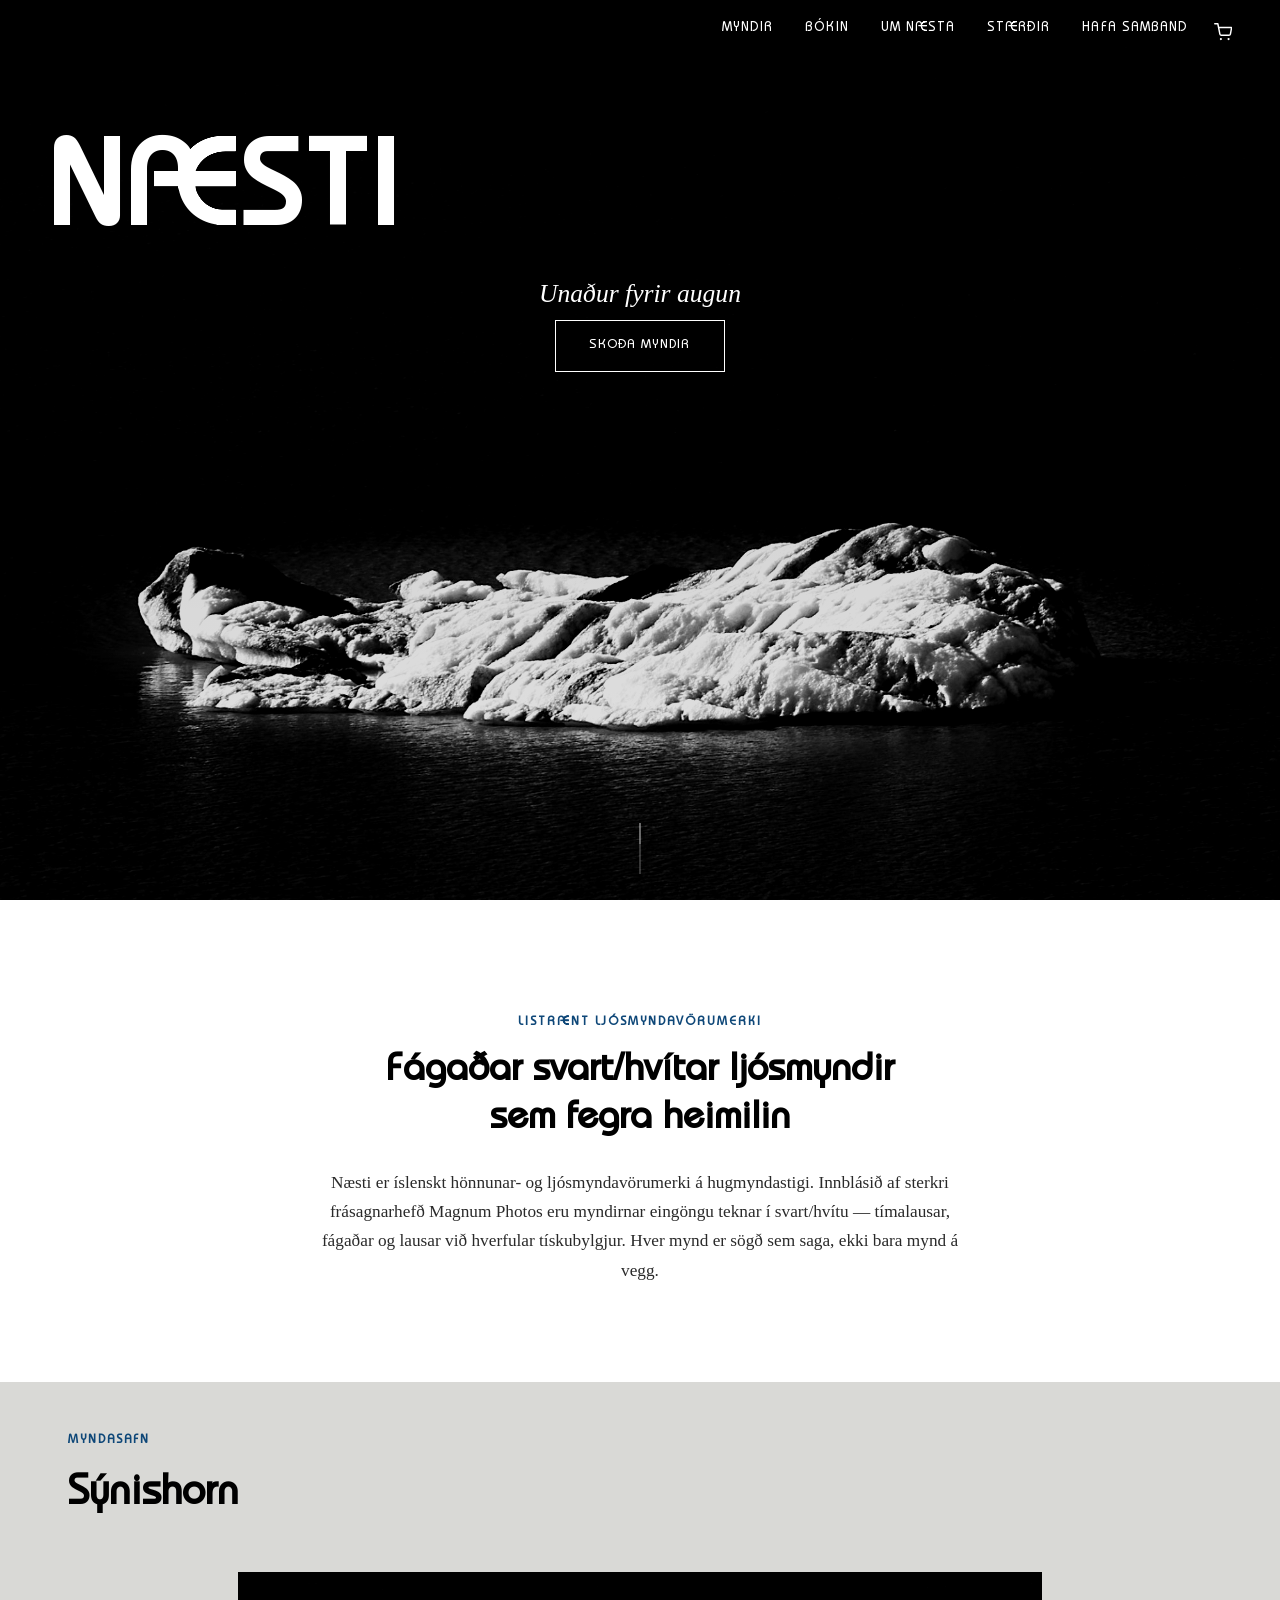
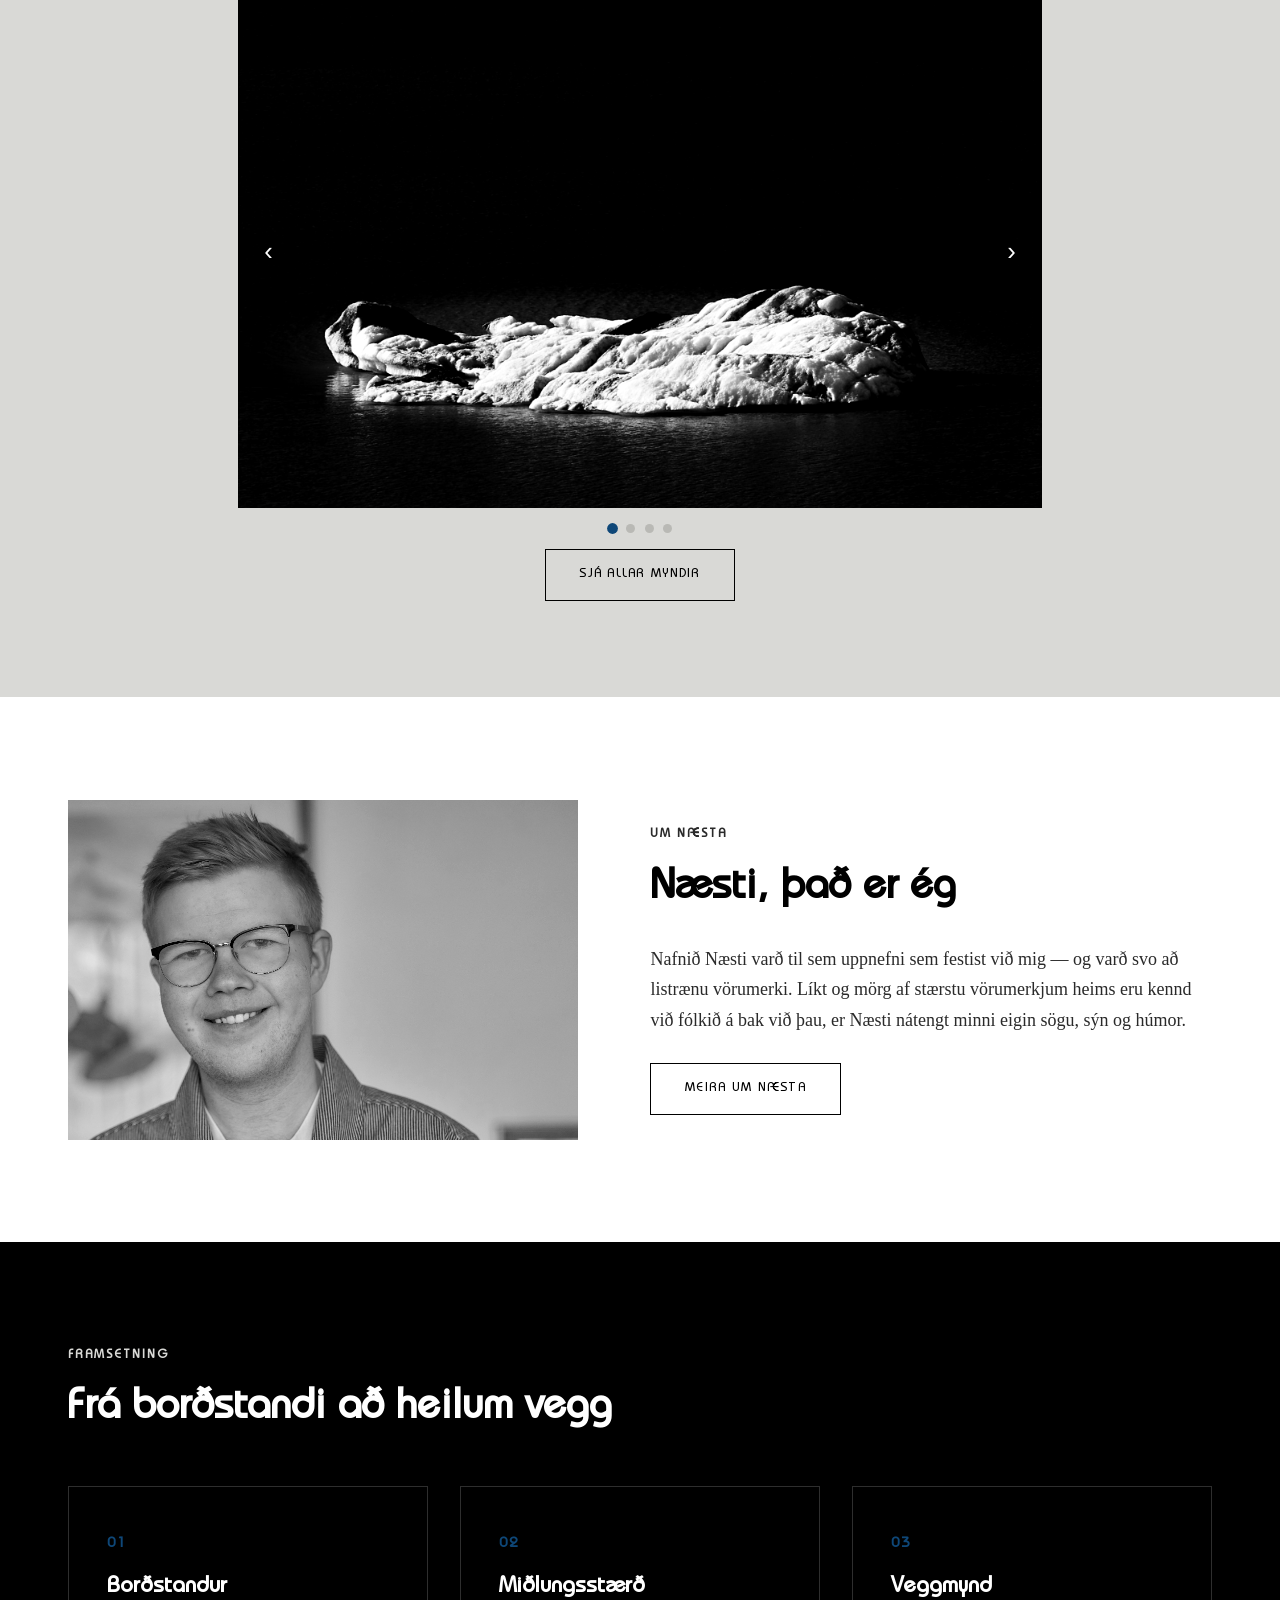
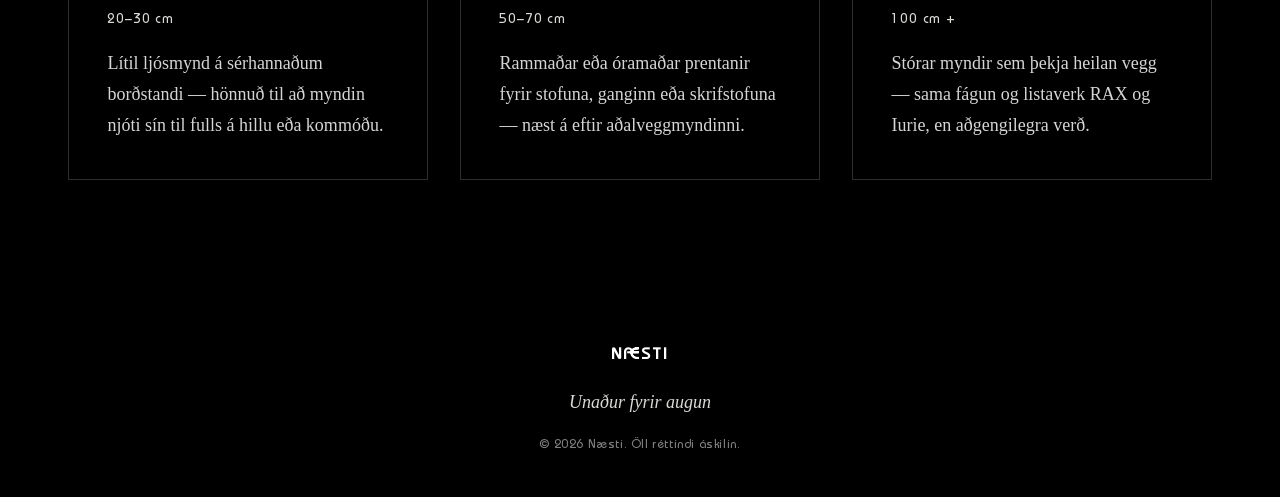
==== index.html @ 6ff8b85a "Turn the homepage teaser gallery into a slideshow The "Sýnishorn" preview on index.html was a static" ====
<!DOCTYPE html>
<html lang="is">
<head>
<meta charset="UTF-8">
<meta name="viewport" content="width=device-width, initial-scale=1.0">
<title>NÆSTI — Unaður fyrir augun</title>
<meta name="description" content="Næsti er listrænt ljósmyndavörumerki. Fágaðar svart/hvítar ljósmyndir sem fegra heimilin — frá borðstandi upp í heilan vegg.">
<link rel="icon" type="image/svg+xml" href="favicon.svg">
<link rel="icon" type="image/png" sizes="512x512" href="favicon.png">
<link rel="apple-touch-icon" href="apple-touch-icon.png">
<link rel="preconnect" href="https://fonts.googleapis.com">
<link rel="preconnect" href="https://fonts.gstatic.com" crossorigin>
<link href="https://fonts.googleapis.com/css2?family=Jost:wght@400;500;600;700;800&display=swap" rel="stylesheet">
<link rel="stylesheet" href="css/style.css">
</head>
<body>

<svg width="0" height="0" style="position:absolute" aria-hidden="true">
  <symbol id="cart-trolley-icon" viewBox="0 0 24 24">
    <path d="M1 1h4l2.68 13.39a2 2 0 0 0 2 1.61h9.72a2 2 0 0 0 2-1.61L23 6H6" fill="none" stroke="currentColor" stroke-width="1.9" stroke-linecap="round" stroke-linejoin="round"/>
    <circle cx="9" cy="21" r="1.4" fill="currentColor"/>
    <circle cx="19" cy="21" r="1.4" fill="currentColor"/>
  </symbol>
</svg>

<a class="skip-link" href="#gallery">Fara í myndasafn</a>

<header class="site-header" id="siteHeader">
  <div class="header-inner">
    <a href="#top" class="brand-mark" aria-label="Næsti - forsíða">
      <span class="brand-word" id="brandWordTarget">Næsti</span>
    </a>
    <div class="nav-cluster">
      <nav class="site-nav" id="siteNav">
        <a href="myndir.html">Myndir</a>
        <a href="bokin.html">Bókin</a>
        <a href="um-naesta.html">Um Næsta</a>
        <a href="#sizes">Stærðir</a>
        <a href="hafa-samband.html">Hafa samband</a>
      </nav>
      <a href="karfa.html" class="cart-link" id="cartLink" aria-label="Karfa">
        <svg class="cart-icon" width="24" height="24" viewBox="0 0 24 24" aria-hidden="true"><use href="#cart-trolley-icon"/></svg>
        <span class="cart-count" id="cartCount" hidden>0</span>
      </a>
      <button class="nav-toggle" id="navToggle" aria-label="Opna valmynd" aria-expanded="false">
        <span></span><span></span><span></span>
      </button>
    </div>
  </div>
</header>

<main id="top">

  <section class="hero">
    <div class="hero-media">
      <img src="images/1.jpg" alt="" class="hero-photo" id="heroPhoto">
    </div>
    <div class="hero-overlay">
      <h1 class="hero-title" id="heroTitle">NÆSTI</h1>
      <p class="hero-tagline">Unaður fyrir augun</p>
      <a href="myndir.html" class="hero-cta">Skoða myndir</a>
    </div>
    <div class="scroll-cue" aria-hidden="true"><span></span></div>
  </section>

  <section class="intro">
    <p class="intro-eyebrow">Listrænt ljósmyndavörumerki</p>
    <h2 class="intro-heading">Fágaðar svart/hvítar ljósmyndir<br>sem fegra heimilin</h2>
    <p class="intro-text">Næsti er íslenskt hönnunar- og ljósmyndavörumerki á hugmyndastigi. Innblásið af sterkri
      frásagnarhefð Magnum Photos eru myndirnar eingöngu teknar í svart/hvítu — tímalausar, fágaðar og lausar við
      hverfular tískubylgjur. Hver mynd er sögð sem saga, ekki bara mynd á vegg.</p>
  </section>

  <section class="gallery" id="gallery">
    <div class="section-head">
      <p class="section-eyebrow">Myndasafn</p>
      <h2 class="section-title">Sýnishorn</h2>
    </div>
    <div class="gallery-slideshow-wrap">
      <div class="gallery-grid is-slideshow" id="galleryGrid" data-preview="4"></div>
      <button type="button" class="slideshow-arrow slideshow-prev" id="slidePrev" aria-label="Fyrri mynd">&#8249;</button>
      <button type="button" class="slideshow-arrow slideshow-next" id="slideNext" aria-label="Næsta mynd">&#8250;</button>
      <div class="slideshow-dots" id="slideDots"></div>
    </div>
    <a href="myndir.html" class="gallery-more-link">Sjá allar myndir</a>
  </section>

  <section class="about" id="about">
    <div class="about-media">
      <img src="images/founder.jpg" alt="Þorsteinn Magnússon, stofnandi Næsta" loading="lazy">
    </div>
    <div class="about-content">
      <p class="section-eyebrow">Um Næsta</p>
      <h2 class="section-title">Næsti, það er ég</h2>
      <p>Nafnið Næsti varð til sem uppnefni sem festist við mig — og varð svo að listrænu vörumerki. Líkt og mörg af
        stærstu vörumerkjum heims eru kennd við fólkið á bak við þau, er Næsti nátengt minni eigin sögu, sýn og
        húmor.</p>
      <a href="um-naesta.html" class="about-more-link">Meira um Næsta</a>
    </div>
  </section>

  <section class="sizes" id="sizes">
    <div class="section-head">
      <p class="section-eyebrow">Framsetning</p>
      <h2 class="section-title">Frá borðstandi að heilum vegg</h2>
    </div>
    <div class="sizes-grid">
      <article class="size-card">
        <span class="size-num">01</span>
        <h3>Borðstandur</h3>
        <p class="size-dim">20–30 cm</p>
        <p>Lítil ljósmynd á sérhannaðum borðstandi — hönnuð til að myndin njóti sín til fulls á hillu eða kommóðu.</p>
      </article>
      <article class="size-card">
        <span class="size-num">02</span>
        <h3>Miðlungsstærð</h3>
        <p class="size-dim">50–70 cm</p>
        <p>Rammaðar eða óramaðar prentanir fyrir stofuna, ganginn eða skrifstofuna — næst á eftir aðalveggmyndinni.</p>
      </article>
      <article class="size-card">
        <span class="size-num">03</span>
        <h3>Veggmynd</h3>
        <p class="size-dim">100 cm +</p>
        <p>Stórar myndir sem þekja heilan vegg — sama fágun og listaverk RAX og Iurie, en aðgengilegra verð.</p>
      </article>
    </div>
  </section>


</main>

<footer class="site-footer">
  <div class="footer-inner">
    <a href="#top" class="brand-mark brand-mark--footer" aria-label="Næsti - forsíða">
      <span class="brand-word">Næsti</span>
    </a>
    <p class="footer-tagline">Unaður fyrir augun</p>
    <p class="footer-copy">&copy; <span id="year"></span> Næsti. Öll réttindi áskilin.</p>
  </div>
</footer>

<div class="lightbox" id="lightbox" role="dialog" aria-modal="true" aria-label="Myndaskoðari" hidden>
  <button class="lightbox-close" id="lightboxClose" aria-label="Loka">&times;</button>
  <button class="lightbox-nav lightbox-prev" id="lightboxPrev" aria-label="Fyrri mynd">&#8249;</button>
  <figure class="lightbox-figure">
    <img src="" alt="" id="lightboxImage">
    <figcaption id="lightboxCaption"></figcaption>
  </figure>
  <button class="lightbox-nav lightbox-next" id="lightboxNext" aria-label="Næsta mynd">&#8250;</button>
</div>

<script src="js/script.js"></script>
</body>
</html>
---- css/style.css ----
/* ============================================================
   NÆSTI — brand tokens
   svartur / hvítur / Næstagrár (Pantone Cool Gray 1C) / Næstablár
   ============================================================ */
:root {
  --black: #000000;
  --white: #ffffff;
  --naestagray: #d9d9d6;
  --naestagray-deep: #b9b9b5;
  --naestablue: #0e4778;
  --naestablue-deep: #0a3459;
}

@font-face {
  font-family: "Naesti";
  src: url("../Naestafont.woff2") format("woff2");
  font-weight: 400;
  font-style: normal;
  font-display: swap;
}

:root {
  --font-display: "Naesti", sans-serif;
  --font-body: 'Times New Roman', Times, Georgia, serif;

  --container: 1240px;
  --gutter: clamp(1.25rem, 4vw, 3rem);
}

* { box-sizing: border-box; }

::selection {
  background: var(--naestablue);
  color: var(--white);
}
::-moz-selection {
  background: var(--naestablue);
  color: var(--white);
}

/* ---------------- Image skeleton loading ---------------- */
@keyframes skeleton-shimmer {
  0% { background-position: 200% 0; }
  100% { background-position: -200% 0; }
}

html {
  scroll-behavior: smooth;
}

body {
  margin: 0;
  background: var(--white);
  color: var(--black);
  font-family: var(--font-body);
  font-size: 18px;
  line-height: 1.7;
  -webkit-font-smoothing: antialiased;
}

img { max-width: 100%; display: block; }

a { color: inherit; }

.skip-link {
  position: absolute;
  left: -999px;
  top: 0;
  background: var(--naestablue);
  color: var(--white);
  padding: 0.75rem 1.25rem;
  z-index: 999;
}
.skip-link:focus { left: 0; }

/* Headline font styles */
h1, h2, h3, h4, h5, h6 {
  font-family: var(--font-display);
}

/* ---------------- Header ---------------- */
.site-header {
  position: fixed;
  top: 0; left: 0; right: 0;
  z-index: 100;
  padding: 1.1rem var(--gutter);
  transition: background 0.35s ease, box-shadow 0.35s ease, padding 0.35s ease;
}
.site-header.scrolled {
  background: rgba(255, 255, 255, 0.94);
  box-shadow: 0 1px 0 rgba(0,0,0,0.08);
  padding-top: 0.7rem;
  padding-bottom: 0.7rem;
  backdrop-filter: saturate(180%) blur(8px);
}

.header-inner {
  max-width: var(--container);
  margin: 0 auto;
  display: flex;
  align-items: center;
  justify-content: space-between;
  gap: 1.5rem;
}

.brand-mark {
  display: inline-flex;
  align-items: center;
  gap: 0.6rem;
  text-decoration: none;
  color: var(--white);
  transition: color 0.35s ease;
}
.site-header.scrolled .brand-mark { color: var(--black); }

/* On the transparent hero header, the header's own word stays invisible
   (but keeps its layout slot and click target) — the actual hero <h1>NÆSTI</h1>
   is the thing the visitor sees fly from the hero down into that slot as
   they scroll. See #heroTitle handling in script.js. */
.site-header:not(.site-header--solid) .brand-word {
  visibility: hidden;
}

.brand-word {
  font-family: "Naesti", sans-serif;
  font-weight: 700;
  letter-spacing: 0.12em;
  text-transform: uppercase;
  font-size: 1.05rem;
}

.nav-cluster {
  display: flex;
  align-items: center;
  gap: 1.6rem;
}

.site-nav {
  display: flex;
  gap: 2rem;
}
.site-nav a {
  color: var(--white);
  text-decoration: none;
  font-family: var(--font-display);
  font-size: 0.82rem;
  letter-spacing: 0.08em;
  text-transform: uppercase;
  font-weight: 500;
  padding-bottom: 0.25rem;
  border-bottom: 1px solid transparent;
  transition: color 0.35s ease, border-color 0.2s ease;
}
.site-header.scrolled .site-nav a { color: var(--black); }
.site-nav a:hover { border-color: currentColor; }
.site-nav a[aria-current="page"] { border-color: currentColor; }

.cart-link {
  position: relative;
  display: inline-flex;
  align-items: center;
  justify-content: center;
  color: var(--white);
  text-decoration: none;
  transition: color 0.35s ease;
}
.site-header.scrolled .cart-link { color: var(--black); }
.cart-icon {
  width: 1.15rem;
  height: 1.15rem;
  display: block;
}
.cart-count {
  position: absolute;
  top: -0.45rem;
  right: -0.5rem;
  min-width: 0.95rem;
  height: 0.95rem;
  padding: 0 0.2rem;
  border-radius: 999px;
  background: var(--naestablue);
  color: var(--white);
  font-family: var(--font-display);
  font-size: 0.58rem;
  font-weight: 700;
  line-height: 0.95rem;
  text-align: center;
}

.nav-toggle {
  display: none;
  flex-direction: column;
  justify-content: center;
  gap: 5px;
  width: 2.4rem;
  height: 2.4rem;
  background: transparent;
  border: none;
  cursor: pointer;
  z-index: 110;
}
.nav-toggle span {
  display: block;
  height: 2px;
  background: var(--white);
  transition: background 0.3s ease, transform 0.3s ease, opacity 0.3s ease;
}
.site-header.scrolled .nav-toggle span,
.nav-toggle.is-dark span { background: var(--black); }

/* ---------------- Hero ---------------- */
.hero {
  position: relative;
  height: 100svh;
  min-height: 560px;
  overflow: hidden;
  display: flex;
  align-items: flex-start;
  color: var(--white);
}
.hero-media {
  position: absolute;
  inset: 0;
  background: linear-gradient(90deg, var(--naestagray) 25%, var(--naestagray-deep) 50%, var(--naestagray) 75%);
  background-size: 200% 100%;
  animation: skeleton-shimmer 1.6s ease-in-out infinite;
}
.hero-media.is-loaded { animation: none; background: none; }
.hero-photo {
  width: 100%;
  height: 100%;
  object-fit: cover;
  filter: grayscale(1) contrast(1.08);
  opacity: 0;
  transition: opacity 0.5s ease;
}
.hero-media.is-loaded .hero-photo { opacity: 1; }
.hero-media::after {
  content: "";
  position: absolute;
  inset: 0;
  background: linear-gradient(180deg, rgba(0,0,0,0.75) 0%, rgba(0,0,0,0.2) 35%, rgba(0,0,0,0.1) 100%);
}
.hero-overlay {
  position: relative;
  z-index: 2;
  width: 100%;
  padding: clamp(6rem, 16vh, 10rem) var(--gutter) 0;
  text-align: center;
}
.hero-title {
  font-family: var(--font-display);
  font-weight: 800;
  font-size: clamp(3rem, 11vw, 7.5rem);
  letter-spacing: 0.06em;
  margin: 0;
  line-height: 0.95;
  color: var(--white);
  will-change: transform;
  transition: color 0.2s ease;
}
.hero-title.is-docked { color: var(--black); }
.hero-tagline {
  font-family: var(--font-body);
  font-style: italic;
  font-size: clamp(1.1rem, 2.4vw, 1.6rem);
  margin: 0.9rem 0 0.25rem;
}
.hero-subtagline {
  font-family: var(--font-display);
  font-size: 0.8rem;
  letter-spacing: 0.08em;
  text-transform: uppercase;
  opacity: 0.8;
  margin: 0 0 2rem;
}
.hero-cta {
  display: inline-block;
  border: 1px solid var(--white);
  color: var(--white);
  text-decoration: none;
  font-family: var(--font-display);
  font-size: 0.8rem;
  letter-spacing: 0.1em;
  text-transform: uppercase;
  padding: 0.9rem 2.1rem;
  transition: background 0.3s ease, color 0.3s ease;
}
.hero-cta:hover { background: var(--white); color: var(--black); }

.scroll-cue {
  position: absolute;
  bottom: 1.6rem;
  left: 50%;
  transform: translateX(-50%);
  width: 1px;
  height: 3.2rem;
  background: rgba(255,255,255,0.4);
  z-index: 2;
  overflow: hidden;
}
.scroll-cue span {
  display: block;
  width: 100%;
  height: 40%;
  background: var(--white);
  animation: cue 1.8s ease-in-out infinite;
}
@keyframes cue {
  0% { transform: translateY(-100%); }
  100% { transform: translateY(250%); }
}

/* ---------------- Intro ---------------- */
.intro {
  max-width: 760px;
  margin: 0 auto;
  padding: clamp(4rem, 10vw, 7rem) var(--gutter) clamp(3rem, 8vw, 5rem);
  text-align: center;
}
.intro-eyebrow {
  font-family: var(--font-display);
  font-size: 0.78rem;
  letter-spacing: 0.16em;
  text-transform: uppercase;
  color: var(--naestablue);
  margin: 0 0 1rem;
  font-weight: 600;
}
.intro-heading {
  font-family: var(--font-display);
  font-weight: 700;
  font-size: clamp(1.6rem, 4vw, 2.4rem);
  line-height: 1.25;
  margin: 0 0 1.4rem;
}
.intro-text {
  font-size: 1.08rem;
  color: #2a2a2a;
}

/* ---------------- Section shared ---------------- */
.section-head {
  max-width: var(--container);
  margin: 0 auto;
  padding: 0 var(--gutter);
  margin-bottom: 2.5rem;
}
.section-eyebrow {
  font-family: var(--font-display);
  font-size: 0.78rem;
  letter-spacing: 0.16em;
  text-transform: uppercase;
  color: var(--naestablue);
  font-weight: 600;
  margin: 0 0 0.6rem;
}
.section-title {
  font-family: var(--font-display);
  font-weight: 700;
  font-size: clamp(1.8rem, 4vw, 2.6rem);
  margin: 0;
}

/* ---------------- Gallery ---------------- */
.gallery {
  padding: clamp(2rem, 6vw, 3rem) 0 clamp(4rem, 8vw, 6rem);
  background: var(--naestagray);
}
.gallery-grid {
  max-width: var(--container);
  margin: 0 auto;
  padding: 0 var(--gutter);
  column-count: 2;
  column-gap: clamp(0.6rem, 1.6vw, 1.4rem);
}
.gallery-item {
  position: relative;
  overflow: hidden;
  cursor: pointer;
  background: var(--black);
  border: none;
  padding: 0;
  display: block;
  width: 100%;
  break-inside: avoid;
  margin: 0 0 clamp(0.6rem, 1.6vw, 1.4rem);
}
.gallery-item:not(.placeholder) {
  aspect-ratio: 4 / 5;
  background: linear-gradient(90deg, var(--naestagray) 25%, var(--naestagray-deep) 50%, var(--naestagray) 75%);
  background-size: 200% 100%;
  animation: skeleton-shimmer 1.6s ease-in-out infinite;
}
.gallery-item.is-loaded {
  aspect-ratio: auto;
  animation: none;
  background: var(--black);
}
/* Real photographs keep their own natural aspect ratio — no cropping. */
.gallery-item img {
  width: 100%;
  height: auto;
  display: block;
  filter: grayscale(1) contrast(1.05);
  opacity: 0;
  transition: transform 0.6s ease, filter 0.6s ease, opacity 0.5s ease;
}
.gallery-item.is-loaded img { opacity: 1; }
.gallery-item:hover img {
  transform: scale(1.03);
  filter: grayscale(1) contrast(1.15);
}
.gallery-item .item-veil {
  position: absolute;
  inset: 0;
  background: linear-gradient(180deg, rgba(0,0,0,0) 55%, rgba(0,0,0,0.75) 100%);
  opacity: 0;
  transition: opacity 0.35s ease;
}
.gallery-item:hover .item-veil { opacity: 1; }
.gallery-item .item-number {
  position: absolute;
  left: 1rem;
  bottom: 0.9rem;
  color: var(--white);
  font-family: var(--font-display);
  font-weight: 700;
  font-size: 0.95rem;
  letter-spacing: 0.1em;
  transform: translateY(10px);
  opacity: 0;
  transition: transform 0.35s ease, opacity 0.35s ease;
}
.gallery-item:hover .item-number { transform: translateY(0); opacity: 1; }

/* ---------------- Homepage teaser slideshow ---------------- */
.gallery-slideshow-wrap {
  position: relative;
  max-width: 900px;
  margin: 0 auto;
  padding: 0 var(--gutter);
}
.gallery-grid.is-slideshow {
  position: relative;
  column-count: initial;
  column-gap: 0;
  padding: 0;
  aspect-ratio: 3 / 2;
  overflow: hidden;
  background: var(--black);
}
.gallery-grid.is-slideshow .gallery-item {
  position: absolute;
  inset: 0;
  margin: 0;
  aspect-ratio: auto;
  opacity: 0;
  z-index: 0;
  transition: opacity 1s ease;
  animation: none;
}
.gallery-grid.is-slideshow .gallery-item.is-active {
  opacity: 1;
  z-index: 1;
}
.gallery-grid.is-slideshow .gallery-item:not(.is-loaded) {
  background: linear-gradient(90deg, var(--naestagray) 25%, var(--naestagray-deep) 50%, var(--naestagray) 75%);
  background-size: 200% 100%;
  animation: skeleton-shimmer 1.6s ease-in-out infinite;
}
.gallery-grid.is-slideshow .gallery-item img {
  width: 100%;
  height: 100%;
  object-fit: cover;
}
.gallery-grid.is-slideshow .gallery-item:hover img {
  transform: none;
  filter: grayscale(1) contrast(1.05);
}

.slideshow-arrow {
  position: absolute;
  top: 50%;
  transform: translateY(-50%);
  width: 2.6rem;
  height: 2.6rem;
  border: none;
  border-radius: 999px;
  background: rgba(0,0,0,0.45);
  color: var(--white);
  font-size: 1.6rem;
  line-height: 1;
  cursor: pointer;
  z-index: 2;
  transition: background 0.2s ease;
}
.slideshow-arrow:hover { background: rgba(0,0,0,0.7); }
.slideshow-prev { left: calc(var(--gutter) + 0.6rem); }
.slideshow-next { right: calc(var(--gutter) + 0.6rem); }

.slideshow-dots {
  display: flex;
  justify-content: center;
  gap: 0.6rem;
  margin-top: 1rem;
}
.slideshow-dot {
  width: 0.55rem;
  height: 0.55rem;
  padding: 0;
  border: none;
  border-radius: 999px;
  background: var(--naestagray-deep);
  cursor: pointer;
  transition: background 0.2s ease, transform 0.2s ease;
}
.slideshow-dot:hover { background: var(--naestablue); }
.slideshow-dot.is-active { background: var(--naestablue); transform: scale(1.2); }

.gallery-more-link {
  display: block;
  width: fit-content;
  margin: 1rem auto 0;
  border: 1px solid var(--black);
  color: var(--black);
  text-decoration: none;
  font-family: var(--font-display);
  font-size: 0.8rem;
  letter-spacing: 0.1em;
  text-transform: uppercase;
  padding: 0.9rem 2.1rem;
  transition: background 0.3s ease, color 0.3s ease;
}
.gallery-more-link:hover { background: var(--black); color: var(--white); }

/* Not-yet-shot frames — plain mat board with the plate number, no imagery. */
.gallery-item.placeholder {
  aspect-ratio: 4 / 5;
  background: var(--white);
  border: 1px solid var(--naestagray-deep);
  display: flex;
  align-items: center;
  justify-content: center;
  cursor: default;
}
.placeholder-number {
  font-family: var(--font-display);
  font-weight: 600;
  font-size: clamp(2.4rem, 5.5vw, 3.6rem);
  letter-spacing: 0.02em;
  color: var(--naestablue);
  opacity: 0.32;
}

/* ---------------- About ---------------- */
.about {
  display: grid;
  grid-template-columns: 1fr 1.1fr;
  align-items: stretch;
  max-width: var(--container);
  margin: 0 auto;
  padding: clamp(4rem, 8vw, 7rem) var(--gutter);
  gap: clamp(2rem, 6vw, 4.5rem);
}
.about-media {
  position: relative;
  overflow: hidden;
  background: linear-gradient(90deg, var(--naestagray) 25%, var(--naestagray-deep) 50%, var(--naestagray) 75%);
  background-size: 200% 100%;
  animation: skeleton-shimmer 1.6s ease-in-out infinite;
}
.about-media.is-loaded { animation: none; background: none; }
.about-media img {
  width: 100%;
  height: 100%;
  object-fit: cover;
  object-position: 30% 25%;
  filter: grayscale(1) contrast(1.05);
  opacity: 0;
  transition: opacity 0.5s ease;
}
.about-media.is-loaded img { opacity: 1; }
.about-content { align-self: center; }
.about-content p { color: #2a2a2a; }
.about-more-link {
  display: inline-block;
  margin-top: 0.6rem;
  border: 1px solid var(--black);
  color: var(--black);
  text-decoration: none;
  font-family: var(--font-display);
  font-size: 0.8rem;
  letter-spacing: 0.1em;
  text-transform: uppercase;
  padding: 0.9rem 2.1rem;
  transition: background 0.3s ease, color 0.3s ease;
}
.about-more-link:hover { background: var(--black); color: var(--white); }
.values-list {
  list-style: none;
  margin: 2rem 0 0;
  padding: 0;
  display: grid;
  grid-template-columns: 1fr 1fr;
  gap: 1.4rem 1.6rem;
  border-top: 1px solid var(--naestagray-deep);
  padding-top: 1.6rem;
}
.values-list li { display: flex; flex-direction: column; gap: 0.2rem; }
.values-list span {
  font-family: var(--font-display);
  font-weight: 700;
  color: var(--naestablue);
  font-size: 0.95rem;
  letter-spacing: 0.04em;
}
.values-list small {
  font-family: var(--font-body);
  font-size: 0.92rem;
  color: #444;
}

/* ---------------- Sizes ---------------- */
.sizes {
  background: var(--black);
  color: var(--white);
  padding: clamp(4rem, 8vw, 7rem) 0;
}
.sizes .section-eyebrow { color: var(--naestagray); }
.sizes .section-title { color: var(--white); }
.sizes-grid {
  max-width: var(--container);
  margin: 0 auto;
  padding: 0 var(--gutter);
  display: grid;
  grid-template-columns: repeat(3, 1fr);
  gap: clamp(1.2rem, 3vw, 2rem);
}
.size-card {
  border: 1px solid rgba(255,255,255,0.18);
  padding: clamp(1.6rem, 3vw, 2.4rem);
  transition: border-color 0.3s ease, background 0.3s ease;
}
.size-card:hover { border-color: var(--naestablue); background: rgba(14,71,120,0.15); }
.size-num {
  font-family: var(--font-display);
  font-weight: 800;
  color: var(--naestablue);
  font-size: 0.9rem;
  letter-spacing: 0.1em;
}
.size-card h3 {
  font-family: var(--font-display);
  font-weight: 700;
  font-size: 1.4rem;
  margin: 0.8rem 0 0.15rem;
}
.size-dim {
  font-family: var(--font-display);
  font-size: 0.85rem;
  letter-spacing: 0.06em;
  color: var(--naestagray);
  margin: 0 0 1rem;
}
.size-card p:last-child { color: #d5d5d5; margin: 0; }

/* ---------------- Contact ---------------- */
.contact {
  background: var(--naestagray);
  text-align: center;
  padding: clamp(4rem, 9vw, 7rem) var(--gutter);
}
.contact-inner { max-width: 640px; margin: 0 auto; }

.contact-form {
  margin-top: 0;
  text-align: left;
}
.form-row {
  display: grid;
  grid-template-columns: 1fr 1fr;
  gap: 1.2rem;
}
.form-field {
  display: flex;
  flex-direction: column;
  gap: 0.4rem;
  margin-bottom: 1.2rem;
}
.form-field label {
  font-family: var(--font-display);
  font-size: 0.75rem;
  letter-spacing: 0.08em;
  text-transform: uppercase;
  color: #2a2a2a;
}
.form-field input,
.form-field textarea {
  border: 1px solid #ccc;
  background: var(--white);
  padding: 0.75rem 0.9rem;
  font-family: var(--font-body);
  font-size: 0.95rem;
  color: var(--black);
  transition: border-color 0.2s ease;
}
.form-field input:focus,
.form-field textarea:focus {
  outline: none;
  border-color: var(--naestablue);
}
.form-field textarea { resize: vertical; }
.contact-submit-btn {
  display: inline-block;
  border: none;
  border-radius: 999px;
  background: var(--naestablue);
  color: var(--white);
  cursor: pointer;
  font-family: var(--font-display);
  font-size: 0.85rem;
  font-weight: 600;
  letter-spacing: 0.06em;
  text-transform: uppercase;
  padding: 0.95rem 2.3rem;
  box-shadow: 0 10px 24px -10px rgba(14,71,120,0.55);
  transition: background 0.25s ease, transform 0.15s ease;
}
.contact-submit-btn:hover { background: var(--naestablue-deep); transform: translateY(-1px); }
.contact-submit-btn.is-sent { background: #1c7a3e; }
.form-confirmation {
  margin: 1rem 0 0;
  font-family: var(--font-display);
  font-size: 0.85rem;
  color: #1c7a3e;
}

@media (max-width: 560px) {
  .form-row { grid-template-columns: 1fr; }
}

/* ---------------- Pages without a hero (solid header) ---------------- */
.site-header--solid {
  background: rgba(255, 255, 255, 0.94);
  box-shadow: 0 1px 0 rgba(0,0,0,0.08);
  backdrop-filter: saturate(180%) blur(8px);
}
.site-header--solid .brand-mark { color: var(--black); }
.site-header--solid .site-nav a { color: var(--black); }
.site-header--solid .cart-link { color: var(--black); }

.page-header {
  max-width: var(--container);
  margin: 0 auto;
  padding: clamp(7rem, 14vw, 9.5rem) var(--gutter) 0;
}

/* ---------------- Book / product page ---------------- */
.book {
  display: grid;
  grid-template-columns: 1.3fr 1fr;
  align-items: center;
  max-width: var(--container);
  margin: 0 auto;
  padding: clamp(3rem, 7vw, 5rem) var(--gutter) clamp(5rem, 10vw, 8rem);
  gap: clamp(2rem, 6vw, 4.5rem);
}
.book-cover {
  position: relative;
  width: 100%;
  height: 0;
  padding-top: 66.67%; /* fixed 3:2 landscape, independent of `aspect-ratio` support */
  box-shadow: -8px 0 0 var(--naestablue-deep), 0 25px 50px -12px rgba(0,0,0,0.45);
  background: linear-gradient(90deg, var(--naestagray) 25%, var(--naestagray-deep) 50%, var(--naestagray) 75%);
  background-size: 200% 100%;
  animation: skeleton-shimmer 1.6s ease-in-out infinite;
}
.book-cover.is-loaded { animation: none; background: none; }
.book-cover img {
  position: absolute;
  inset: 0;
  width: 100%;
  height: 100%;
  object-fit: cover;
  filter: grayscale(1) contrast(1.1) brightness(0.85);
  display: block;
  opacity: 0;
  transition: opacity 0.5s ease;
}
.book-cover.is-loaded img { opacity: 1; }
.book-cover-type {
  position: absolute;
  inset: 0;
  display: flex;
  flex-direction: column;
  align-items: center;
  justify-content: flex-start;
  padding-top: clamp(1.5rem, 6%, 3rem);
  text-align: center;
  color: var(--white);
  background: linear-gradient(180deg, rgba(0,0,0,0.55) 0%, rgba(0,0,0,0.1) 40%, rgba(0,0,0,0.15) 100%);
}
.book-cover-title {
  font-family: var(--font-display);
  font-weight: 800;
  font-size: clamp(2rem, 5vw, 2.8rem);
  letter-spacing: 0.08em;
  margin: 0;
}
.book-cover-subtitle {
  font-family: var(--font-body);
  font-style: italic;
  font-size: 1rem;
  margin: 0.5rem 0 0;
}
.book-heading {
  font-family: var(--font-display);
  font-weight: 700;
  font-size: clamp(1.8rem, 4vw, 2.4rem);
  margin: 0 0 1.2rem;
}
.book-details p { color: #2a2a2a; }
.book-price {
  font-family: var(--font-display);
  font-weight: 700;
  font-size: 1.4rem;
  color: var(--naestablue);
  margin: 1.6rem 0 1.4rem !important;
}
.book-purchase-row {
  display: flex;
  align-items: center;
  flex-wrap: wrap;
  gap: 1rem;
}
.quantity-box {
  display: inline-flex;
  align-items: center;
  gap: 0.8rem;
}
.quantity-label {
  font-family: var(--font-display);
  font-size: 0.78rem;
  letter-spacing: 0.08em;
  text-transform: uppercase;
  color: #2a2a2a;
}
.quantity-stepper {
  display: inline-flex;
  align-items: center;
  border: 1px solid #ddd;
  border-radius: 999px;
  overflow: hidden;
  background: var(--white);
}
.qty-btn {
  width: 2.4rem;
  height: 2.4rem;
  border: none;
  background: transparent;
  color: var(--black);
  font-size: 1.15rem;
  line-height: 1;
  cursor: pointer;
  transition: background 0.2s ease, color 0.2s ease;
}
.qty-btn:hover { background: var(--naestablue); color: var(--white); }
.qty-input {
  width: 2.6rem;
  height: 2.4rem;
  border: none;
  border-left: 1px solid #ddd;
  border-right: 1px solid #ddd;
  text-align: center;
  font-family: var(--font-display);
  font-weight: 600;
  font-size: 0.95rem;
  -moz-appearance: textfield;
}
.qty-input::-webkit-outer-spin-button,
.qty-input::-webkit-inner-spin-button { -webkit-appearance: none; margin: 0; }
.add-to-cart-btn {
  display: inline-flex;
  align-items: center;
  gap: 0.65rem;
  border: none;
  border-radius: 999px;
  background: var(--naestablue);
  color: var(--white);
  cursor: pointer;
  font-family: var(--font-display);
  font-size: 0.85rem;
  font-weight: 600;
  letter-spacing: 0.06em;
  text-transform: uppercase;
  padding: 0.95rem 2rem;
  box-shadow: 0 10px 24px -10px rgba(14,71,120,0.55);
  transition: background 0.25s ease, box-shadow 0.25s ease, transform 0.15s ease;
}
.add-to-cart-btn .btn-icon {
  width: 0.95rem;
  height: 0.95rem;
  flex: none;
}
.add-to-cart-btn:hover { background: var(--naestablue-deep); transform: translateY(-1px); }
.add-to-cart-btn.is-added { background: #1c7a3e; box-shadow: 0 10px 24px -10px rgba(28,122,62,0.55); }

@media (max-width: 780px) {
  .book { grid-template-columns: 1fr; }
}

/* ---------------- Cart page ---------------- */
.cart-page {
  padding: clamp(3rem, 7vw, 5rem) var(--gutter) clamp(5rem, 10vw, 8rem);
}
.cart-inner { max-width: 760px; margin: 0 auto; }
.cart-empty {
  color: #2a2a2a;
  padding: 2rem 0;
}
.cart-empty a { color: var(--naestablue); }
.cart-item {
  display: grid;
  grid-template-columns: 1fr auto auto auto;
  align-items: center;
  gap: 1.2rem;
  padding: 1.4rem 0;
  border-bottom: 1px solid #e4e4e2;
}
.cart-item-title {
  font-family: var(--font-display);
  font-weight: 600;
  margin: 0 0 0.3rem;
}
.cart-item-unit-price { color: #666; font-size: 0.85rem; margin: 0; }
.cart-item-stepper.quantity-stepper {
  border-color: #ddd;
}
.cart-item-stepper .qty-input {
  display: inline-flex;
  align-items: center;
  justify-content: center;
  font-weight: 600;
}
.cart-item-total {
  font-family: var(--font-display);
  font-weight: 700;
  color: var(--naestablue);
  min-width: 6rem;
  text-align: right;
  margin: 0;
}
.cart-item-remove {
  border: none;
  background: transparent;
  color: #999;
  font-size: 1.4rem;
  line-height: 1;
  cursor: pointer;
  padding: 0.2rem 0.4rem;
  transition: color 0.2s ease;
}
.cart-item-remove:hover { color: var(--black); }
.cart-summary { margin-top: 2rem; }
.cart-total-row {
  display: flex;
  justify-content: space-between;
  align-items: baseline;
  font-family: var(--font-display);
  font-weight: 700;
  font-size: 1.3rem;
  padding: 1rem 0;
  border-top: 2px solid var(--black);
}
.cart-actions {
  display: flex;
  align-items: center;
  justify-content: flex-end;
  flex-wrap: wrap;
  gap: 1rem;
  margin-top: 1.2rem;
}
.clear-cart-btn {
  border: none;
  background: transparent;
  color: #666;
  font-family: var(--font-display);
  font-size: 0.82rem;
  letter-spacing: 0.06em;
  text-transform: uppercase;
  text-decoration: underline;
  cursor: pointer;
}
.clear-cart-btn:hover { color: var(--black); }
.cart-summary .form-confirmation { text-align: right; }

.payment-demo-tag {
  display: inline-block;
  font-family: var(--font-display);
  font-size: 0.72rem;
  letter-spacing: 0.08em;
  text-transform: uppercase;
  color: #b45309;
  background: #fef3c7;
  padding: 0.3rem 0.7rem;
  border-radius: 999px;
  margin: 0 0 1rem;
}
.payment-heading {
  font-family: var(--font-display);
  font-weight: 700;
  font-size: 1.6rem;
  margin: 0 0 0.8rem;
}
.payment-note {
  color: #444;
  font-size: 0.92rem;
  max-width: 46rem;
  margin: 0 0 1.8rem;
}
.payment-mock-card {
  display: inline-flex;
  align-items: center;
  gap: 0.8rem;
  border: 1px solid #ddd;
  border-radius: 10px;
  padding: 1rem 1.4rem;
  font-family: var(--font-display);
  letter-spacing: 0.06em;
  color: #444;
  margin: 0 0 1.8rem;
}
.payment-total-row {
  display: flex;
  justify-content: space-between;
  align-items: baseline;
  font-family: var(--font-display);
  font-weight: 700;
  font-size: 1.3rem;
  padding: 1rem 0;
  border-top: 2px solid var(--black);
  margin-bottom: 1.2rem;
}
.order-complete-view .form-confirmation {
  font-size: 1rem;
  padding: 2rem 0;
}

@media (max-width: 640px) {
  .cart-item {
    grid-template-columns: 1fr auto;
    grid-template-areas: "info remove" "stepper total";
    row-gap: 0.8rem;
  }
  .cart-item-info { grid-area: info; }
  .cart-item-remove { grid-area: remove; justify-self: end; }
  .cart-item-stepper { grid-area: stepper; }
  .cart-item-total { grid-area: total; text-align: right; }
  .cart-actions { justify-content: space-between; }
}

/* ---------------- Footer ---------------- */
.site-footer {
  background: var(--black);
  color: var(--white);
  text-align: center;
  padding: 3.5rem var(--gutter) 2.5rem;
}
.brand-mark--footer { color: var(--white); justify-content: center; margin-bottom: 1rem; }
.footer-tagline {
  font-family: var(--font-body);
  font-style: italic;
  margin: 0 0 1.2rem;
  color: var(--naestagray);
}
.footer-copy {
  font-family: var(--font-display);
  font-size: 0.75rem;
  letter-spacing: 0.05em;
  color: rgba(255,255,255,0.5);
  margin: 0;
}

/* ---------------- Lightbox ---------------- */
.lightbox {
  position: fixed;
  inset: 0;
  z-index: 200;
  background: rgba(0,0,0,0.94);
  display: flex;
  align-items: center;
  justify-content: center;
  padding: clamp(1rem, 4vw, 3rem);
}
.lightbox[hidden] { display: none; }
.lightbox-figure {
  margin: 0;
  max-width: min(90vw, 1100px);
  max-height: 88vh;
  text-align: center;
}
.lightbox-figure img {
  max-width: 100%;
  max-height: 78vh;
  width: auto;
  margin: 0 auto;
  filter: grayscale(1) contrast(1.08);
}
.lightbox-figure figcaption {
  color: var(--naestagray);
  font-family: var(--font-display);
  letter-spacing: 0.1em;
  font-size: 0.85rem;
  margin-top: 1rem;
  text-transform: uppercase;
}
.lightbox-close,
.lightbox-nav {
  background: transparent;
  border: none;
  color: var(--white);
  cursor: pointer;
  font-size: 2.2rem;
  line-height: 1;
}
.lightbox-close {
  position: absolute;
  top: 1.2rem;
  right: 1.4rem;
  font-size: 2.4rem;
  font-weight: 300;
}
.lightbox-nav {
  font-size: 3rem;
  padding: 0.5rem 1rem;
}
.lightbox-prev { position: absolute; left: clamp(0.2rem, 2vw, 1.5rem); }
.lightbox-next { position: absolute; right: clamp(0.2rem, 2vw, 1.5rem); }

/* ---------------- Responsive ---------------- */
@media (max-width: 900px) {
  .about { grid-template-columns: 1fr; }
  .about-media { order: -1; }
  .sizes-grid { grid-template-columns: 1fr; }
}

@media (max-width: 560px) {
  .gallery-grid { column-count: 1; }
}

@media (max-width: 720px) {
  .site-nav {
    position: fixed;
    inset: 0;
    background: var(--black);
    flex-direction: column;
    align-items: center;
    justify-content: center;
    gap: 2.2rem;
    transform: translateX(100%);
    transition: transform 0.35s ease;
  }
  .site-nav.is-open { transform: translateX(0); }
  .site-nav a { color: var(--white); font-size: 1.1rem; }
  .nav-toggle { display: flex; }
  .nav-toggle.is-open span:nth-child(1) { transform: translateY(7px) rotate(45deg); }
  .nav-toggle.is-open span:nth-child(2) { opacity: 0; }
  .nav-toggle.is-open span:nth-child(3) { transform: translateY(-7px) rotate(-45deg); }
  .values-list { grid-template-columns: 1fr; }
}
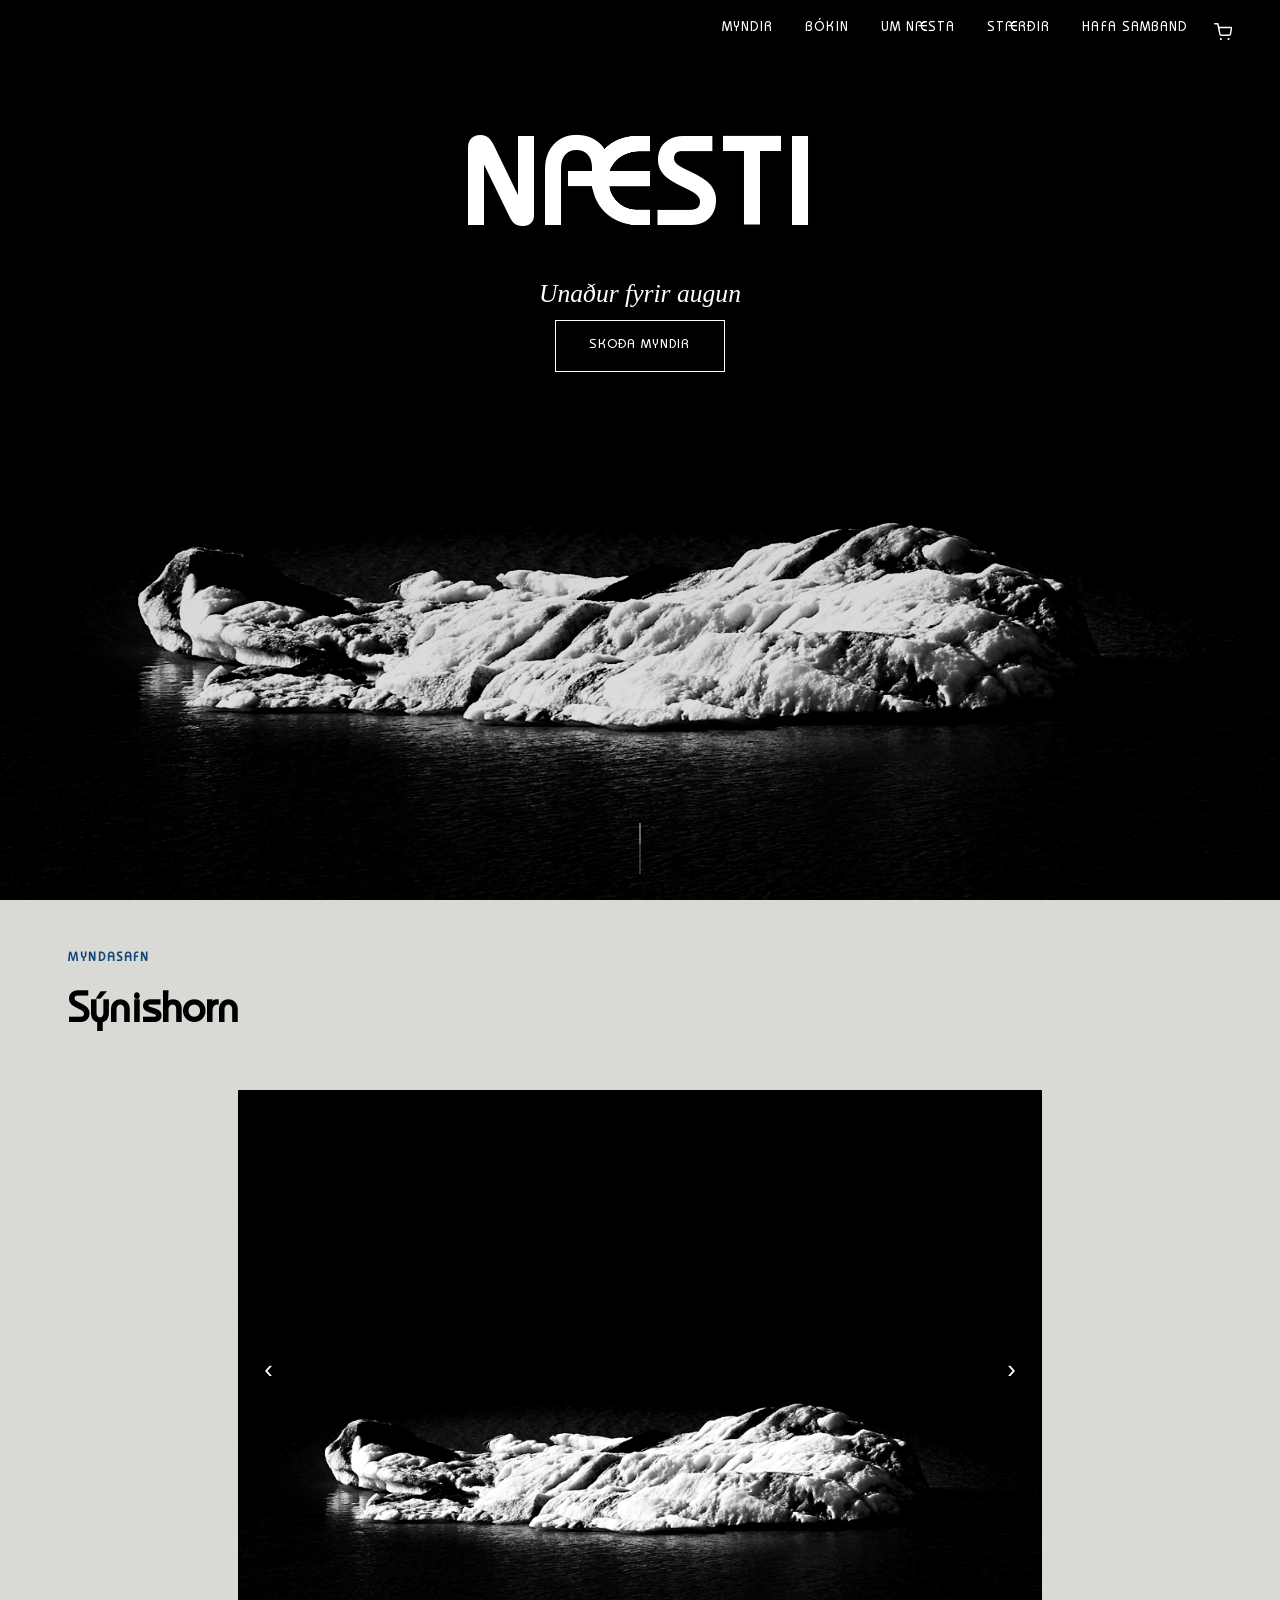
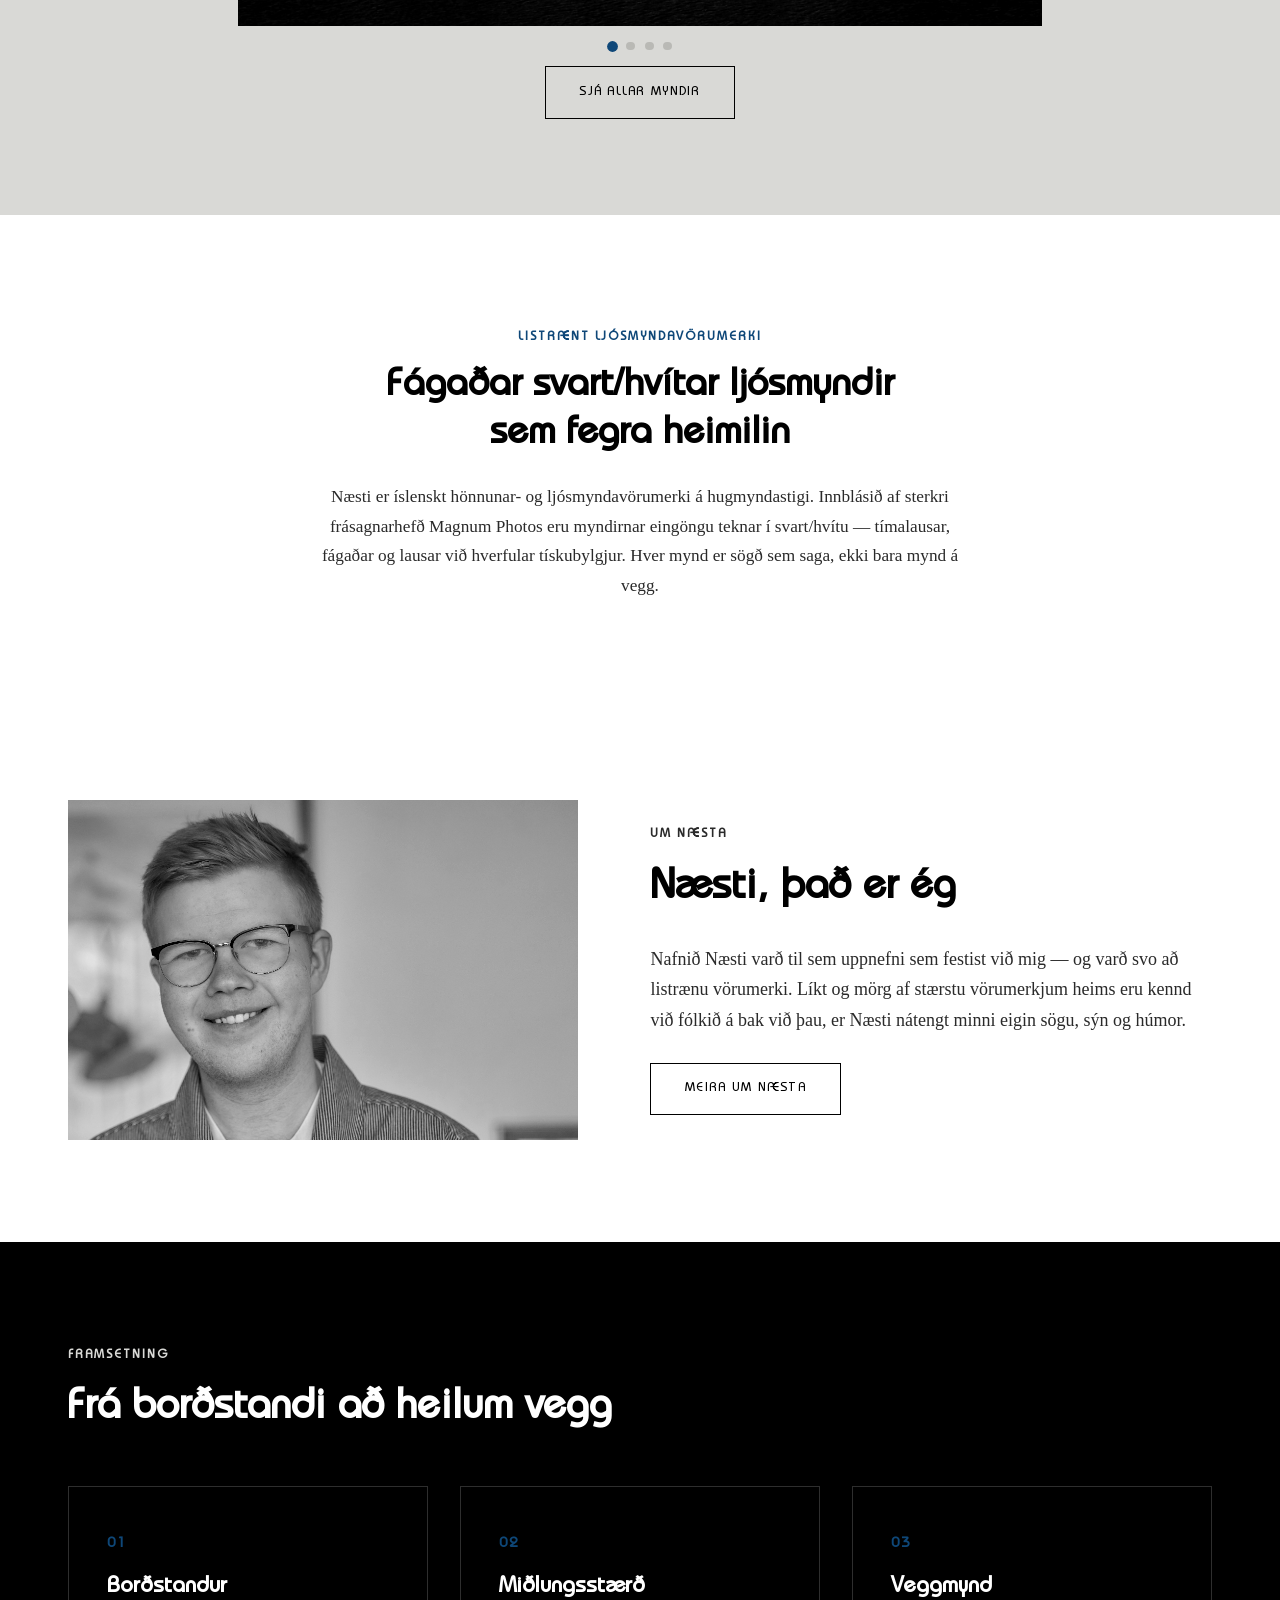
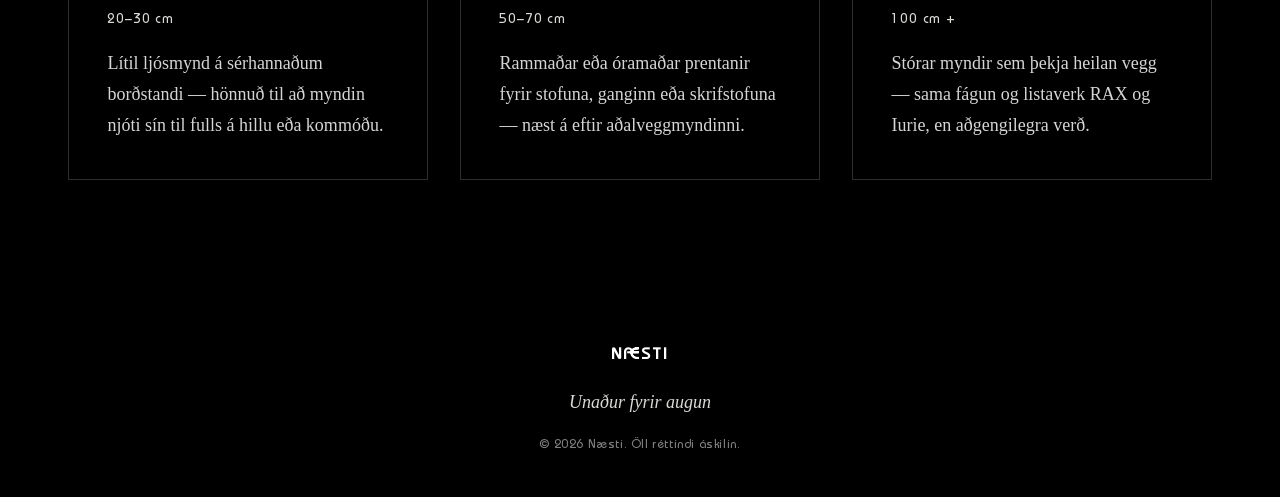
==== commit cb5af822: "Move Sýnishorn slideshow above the intro section Co-Authored-By: Claude Sonnet 5 <noreply@anthropic." ====
--- a/index.html
+++ b/index.html
@@ -63,14 +63,6 @@
     <div class="scroll-cue" aria-hidden="true"><span></span></div>
   </section>
 
-  <section class="intro">
-    <p class="intro-eyebrow">Listrænt ljósmyndavörumerki</p>
-    <h2 class="intro-heading">Fágaðar svart/hvítar ljósmyndir<br>sem fegra heimilin</h2>
-    <p class="intro-text">Næsti er íslenskt hönnunar- og ljósmyndavörumerki á hugmyndastigi. Innblásið af sterkri
-      frásagnarhefð Magnum Photos eru myndirnar eingöngu teknar í svart/hvítu — tímalausar, fágaðar og lausar við
-      hverfular tískubylgjur. Hver mynd er sögð sem saga, ekki bara mynd á vegg.</p>
-  </section>
-
   <section class="gallery" id="gallery">
     <div class="section-head">
       <p class="section-eyebrow">Myndasafn</p>
@@ -83,6 +75,14 @@
       <div class="slideshow-dots" id="slideDots"></div>
     </div>
     <a href="myndir.html" class="gallery-more-link">Sjá allar myndir</a>
+  </section>
+
+  <section class="intro">
+    <p class="intro-eyebrow">Listrænt ljósmyndavörumerki</p>
+    <h2 class="intro-heading">Fágaðar svart/hvítar ljósmyndir<br>sem fegra heimilin</h2>
+    <p class="intro-text">Næsti er íslenskt hönnunar- og ljósmyndavörumerki á hugmyndastigi. Innblásið af sterkri
+      frásagnarhefð Magnum Photos eru myndirnar eingöngu teknar í svart/hvítu — tímalausar, fágaðar og lausar við
+      hverfular tískubylgjur. Hver mynd er sögð sem saga, ekki bara mynd á vegg.</p>
   </section>
 
   <section class="about" id="about">
--- a/css/style.css
+++ b/css/style.css
@@ -249,6 +249,7 @@
   text-align: center;
 }
 .hero-title {
+  display: inline-block;
   font-family: var(--font-display);
   font-weight: 800;
   font-size: clamp(3rem, 11vw, 7.5rem);
@@ -256,6 +257,7 @@
   margin: 0;
   line-height: 0.95;
   color: var(--white);
+  text-align: center;
   will-change: transform;
   transition: color 0.2s ease;
 }
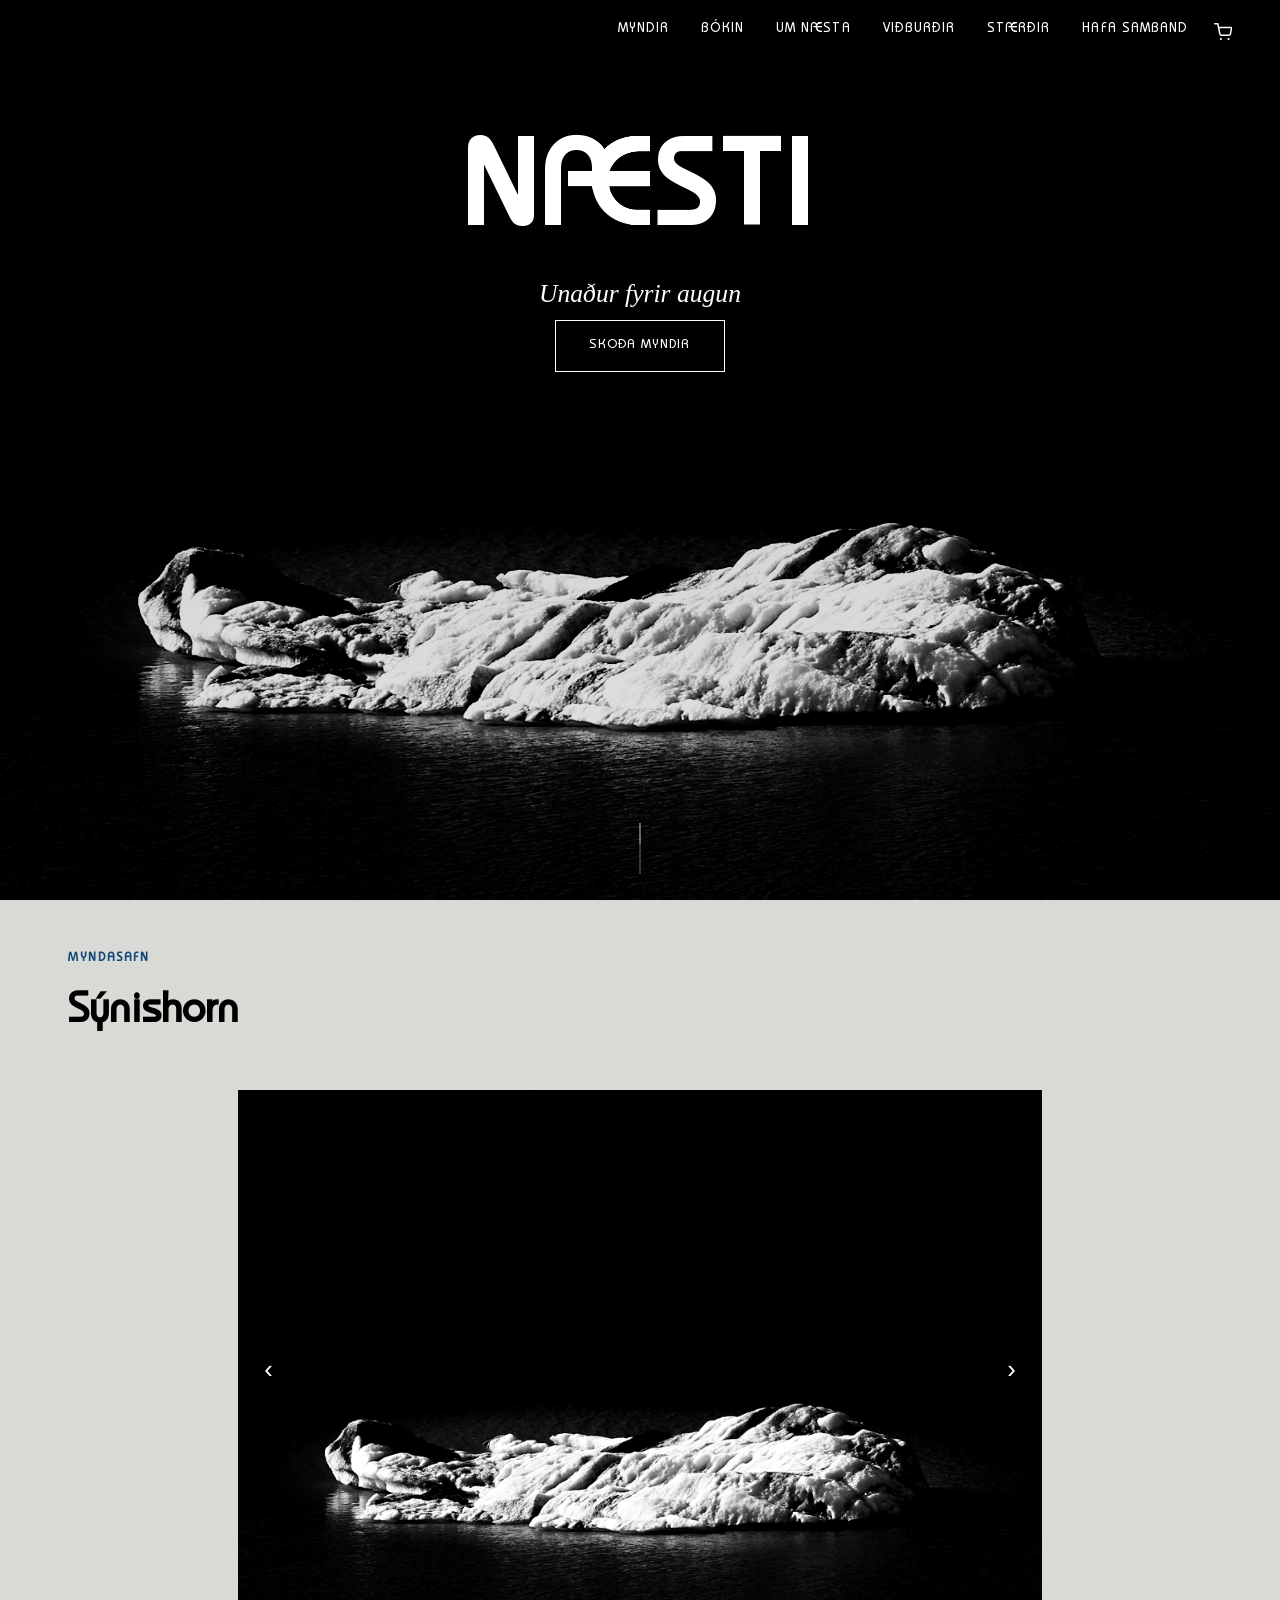
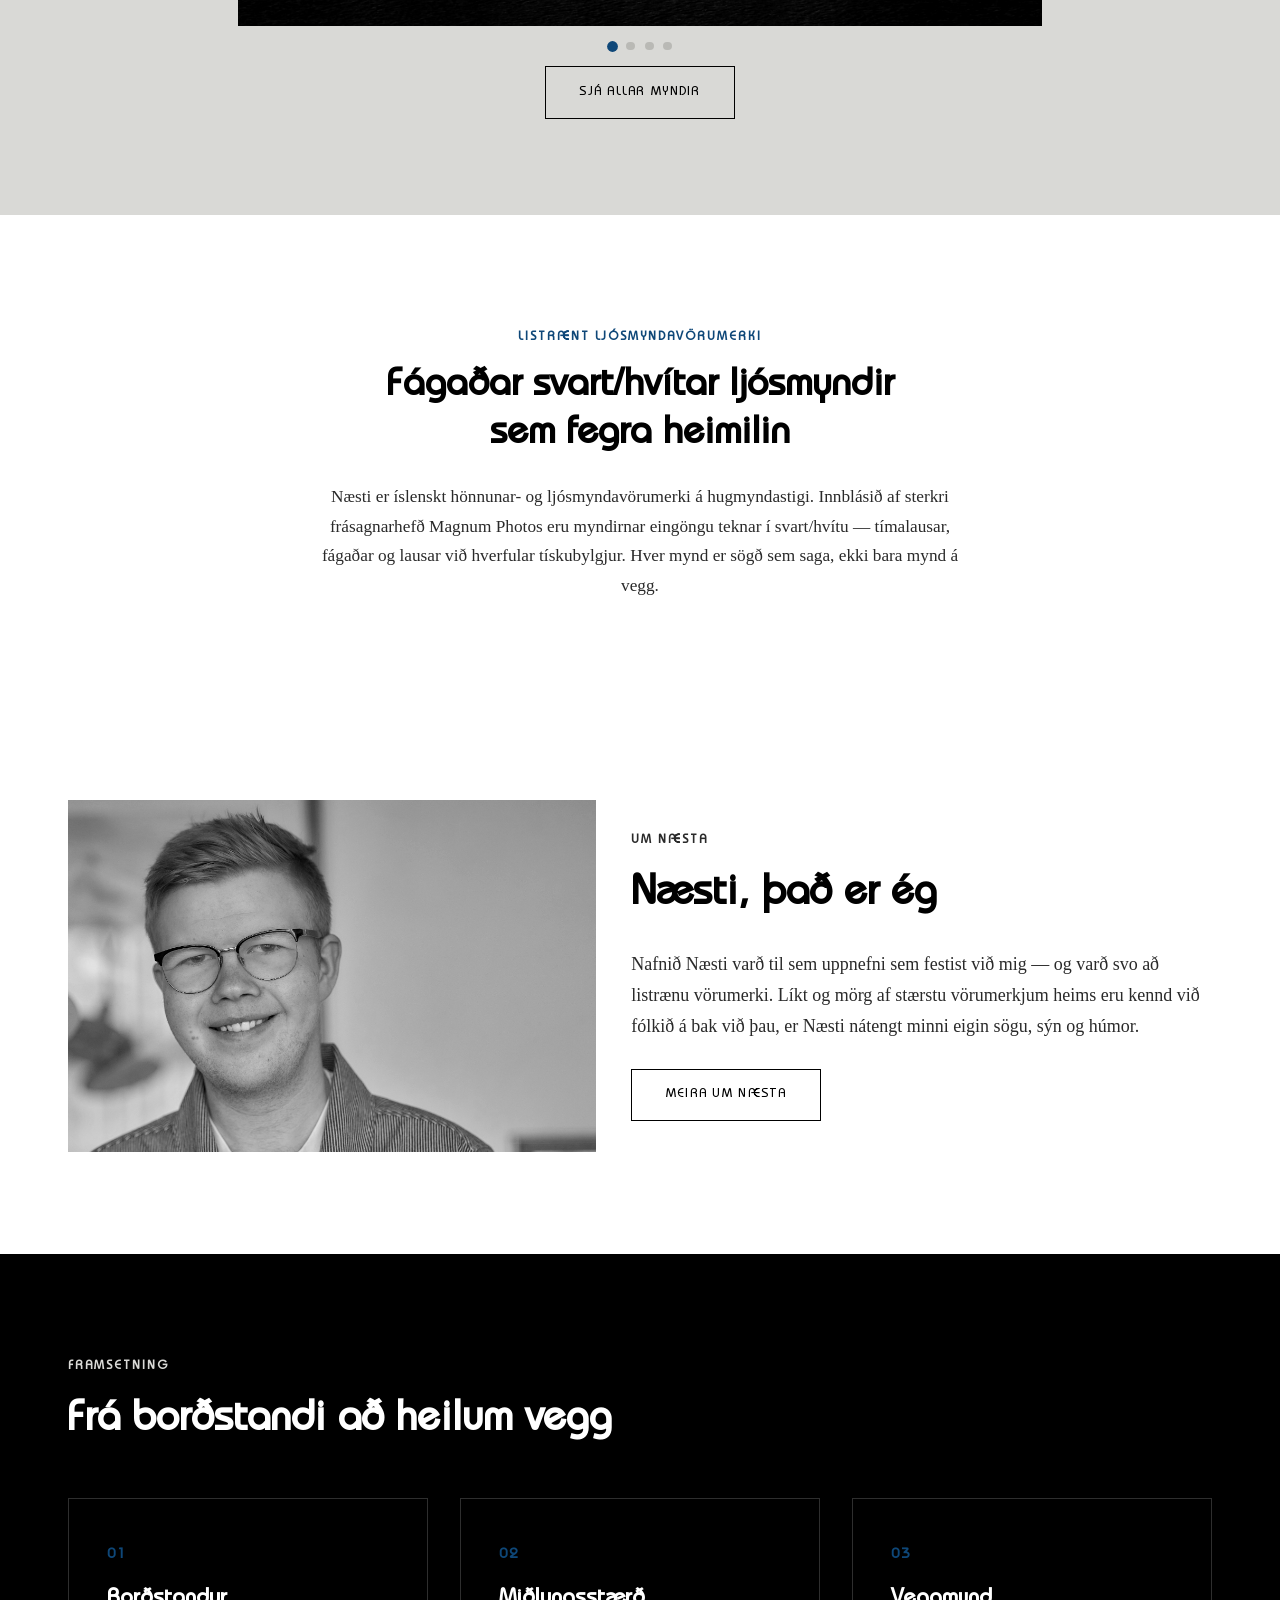
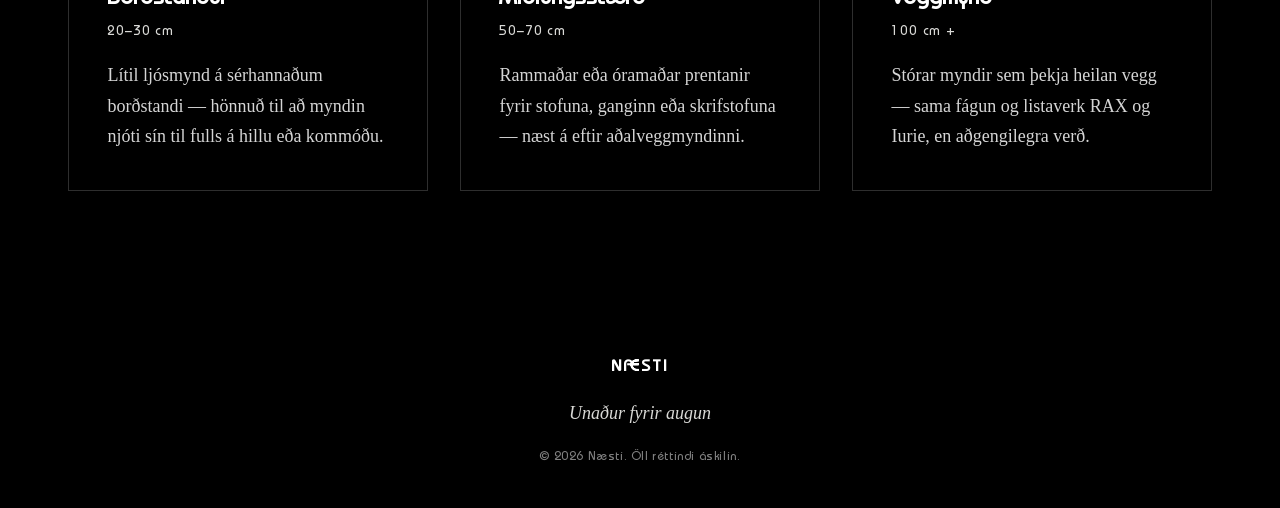
==== commit 338b150b: "Add Viðburðir (Events) page, aperture backdrop to white - New nav tab "Viðburðir" linked from every " ====
--- a/index.html
+++ b/index.html
@@ -35,6 +35,7 @@
         <a href="myndir.html">Myndir</a>
         <a href="bokin.html">Bókin</a>
         <a href="um-naesta.html">Um Næsta</a>
+        <a href="vidburdir.html">Viðburðir</a>
         <a href="#sizes">Stærðir</a>
         <a href="hafa-samband.html">Hafa samband</a>
       </nav>
--- a/css/style.css
+++ b/css/style.css
@@ -1,3 +1,70 @@
+/* ---------------- Page transitions ---------------- */
+/* A 9-blade camera-iris overlay plays over same-origin navigations: on click
+   the blades sweep shut over the current page, then the destination page
+   loads underneath while still hidden, and its blades sweep back open. Real
+   iris blades pivot at a fixed point on the rim rather than scaling a shape
+   in place, so the opening spirals through the same pinwheel silhouette a
+   real aperture makes (see js/script.js for the choreography). No-op when
+   JS is unavailable, and skipped entirely under reduced motion. */
+.aperture-overlay {
+  position: fixed;
+  inset: 0;
+  z-index: 9999;
+  display: flex;
+  align-items: center;
+  justify-content: center;
+  opacity: 0;
+  pointer-events: none;
+  background: var(--white);
+}
+.aperture-overlay.is-visible {
+  opacity: 1;
+}
+.aperture-overlay svg {
+  width: 200vmax;
+  height: 200vmax;
+  display: block;
+  overflow: visible;
+  transform: scale(1);
+}
+/* Rotating the blades past ~50-55° stops looking like an aperture at all —
+   the pinwheel silhouette itself starts distorting into a different, spikier
+   shape as blade edges cross further, before the last bits finally clear
+   the frame. A real iris never does that: the opening stays the same clean
+   N-gon, it just grows. So rotation is capped at a "clean" 50° — the same
+   pinwheel shape at every viewport size — and the whole assembly (this svg,
+   uniformly, not the individual blades) scales up 1.7x to physically grow
+   that same shape large enough to push it past any viewport's edges. */
+.aperture-overlay.is-open svg {
+  transform: scale(1.7);
+}
+/* Each blade is a pie-slice from its own pivot (fixed on the rim) through
+   the center to the next blade's pivot. At rotate(0) all 9 tile the disc
+   exactly with no gaps — a solid closed shutter. Rotating them all by the
+   same angle about their own pivots swings the shared vertices away from
+   center, opening a 9-pointed hole while the pivots stay put on the rim.
+   Rotation only, deliberately — scaling each blade toward its own pivot
+   independently (an earlier version) broke that shared-edge tiling at any
+   angle other than fully closed, so adjacent blades visibly pulled apart
+   into separate floating shapes instead of staying one connected iris.
+   Fill is a flat gray with a slightly darker outline of the same hue (not
+   a stark contrasting color) — enough to read the individual blade edges
+   as a mechanism, without the harsh black/white seam lines that used to
+   make the blades look like separate, disconnected pieces. The transition
+   itself is driven from JS (script.js), which needs different timing for
+   closing vs. opening, so no transition is baked in here beyond the
+   resting transform. */
+.aperture-overlay .blade {
+  fill: var(--black);
+  stroke: #2b2b2b;
+  stroke-width: 0.8;
+  transform-box: view-box;
+  transform: rotate(0deg);
+}
+.aperture-overlay.is-open .blade {
+  transform: rotate(50deg);
+}
+
 /* ============================================================
    NÆSTI — brand tokens
    svartur / hvítur / Næstagrár (Pantone Cool Gray 1C) / Næstablár
@@ -95,6 +162,8 @@
 }
 
 .header-inner {
+  position: relative;
+  z-index: 2;
   max-width: var(--container);
   margin: 0 auto;
   display: flex;
@@ -140,6 +209,7 @@
   gap: 2rem;
 }
 .site-nav a {
+  position: relative;
   color: var(--white);
   text-decoration: none;
   font-family: var(--font-display);
@@ -148,12 +218,23 @@
   text-transform: uppercase;
   font-weight: 500;
   padding-bottom: 0.25rem;
-  border-bottom: 1px solid transparent;
-  transition: color 0.35s ease, border-color 0.2s ease;
+  transition: color 0.35s ease;
+}
+.site-nav a::after {
+  content: "";
+  position: absolute;
+  left: 0;
+  right: 0;
+  bottom: 0;
+  height: 1px;
+  background: currentColor;
+  transform: scaleX(0);
+  transform-origin: center;
+  transition: transform 0.3s ease;
 }
 .site-header.scrolled .site-nav a { color: var(--black); }
-.site-nav a:hover { border-color: currentColor; }
-.site-nav a[aria-current="page"] { border-color: currentColor; }
+.site-nav a:hover::after,
+.site-nav a[aria-current="page"]::after { transform: scaleX(1); }
 
 .cart-link {
   position: relative;
@@ -259,7 +340,7 @@
   color: var(--white);
   text-align: center;
   will-change: transform;
-  transition: color 0.2s ease;
+  transition: color 0.2s ease, transform 0.5s cubic-bezier(0.16, 1, 0.3, 1);
 }
 .hero-title.is-docked { color: var(--black); }
 .hero-tagline {
@@ -363,6 +444,7 @@
   font-size: clamp(1.8rem, 4vw, 2.6rem);
   margin: 0;
 }
+.myndir-title { color: #7a7a7a; }
 
 /* ---------------- Gallery ---------------- */
 .gallery {
@@ -563,7 +645,7 @@
   max-width: var(--container);
   margin: 0 auto;
   padding: clamp(4rem, 8vw, 7rem) var(--gutter);
-  gap: clamp(2rem, 6vw, 4.5rem);
+  gap: clamp(1.2rem, 3vw, 2.2rem);
 }
 .about-media {
   position: relative;
@@ -623,6 +705,68 @@
   color: #444;
 }
 
+/* ---------------- Events ---------------- */
+/* The print/art side of Næsti is deliberately black/white only (see the
+   "Tímaleysi" value above) — but event bookings are a separate service,
+   shot in full colour or in the studio's signature black/white depending
+   on what the occasion calls for. No shoots delivered yet, so this shows
+   honest placeholder cards (per the same no-fake-imagery rule as the
+   gallery) rather than pretending finished work exists. */
+.events-intro {
+  max-width: 720px;
+  margin: 0 auto clamp(2rem, 5vw, 3rem);
+  padding: 0 var(--gutter);
+  color: #2a2a2a;
+}
+.events-grid {
+  max-width: var(--container);
+  margin: 0 auto;
+  padding: 0 var(--gutter);
+  display: grid;
+  grid-template-columns: repeat(4, 1fr);
+  gap: clamp(0.7rem, 2vw, 1.2rem);
+}
+.event-card {
+  aspect-ratio: 4 / 5;
+  border: 1px solid var(--naestagray-deep);
+  background: var(--white);
+  display: flex;
+  flex-direction: column;
+  align-items: center;
+  justify-content: center;
+  gap: 0.5rem;
+  text-align: center;
+  padding: 1.2rem;
+}
+.event-card.is-color {
+  background: var(--naestablue);
+  border-color: var(--naestablue-deep);
+  color: var(--white);
+}
+.event-card-type {
+  font-family: var(--font-display);
+  font-weight: 600;
+  font-size: clamp(1rem, 2.2vw, 1.25rem);
+}
+.event-card-style {
+  font-size: 0.72rem;
+  letter-spacing: 0.14em;
+  text-transform: uppercase;
+  color: var(--naestablue);
+  opacity: 0.75;
+}
+.event-card.is-color .event-card-style { color: var(--white); opacity: 0.85; }
+.events-cta {
+  max-width: 620px;
+  margin: clamp(3rem, 6vw, 4rem) auto 0;
+  padding: 0 var(--gutter);
+  text-align: center;
+}
+.events-cta p { color: #2a2a2a; margin-bottom: 1.4rem; }
+@media (max-width: 720px) {
+  .events-grid { grid-template-columns: repeat(2, 1fr); }
+}
+
 /* ---------------- Sizes ---------------- */
 .sizes {
   background: var(--black);
@@ -757,6 +901,62 @@
   margin: 0 auto;
   padding: clamp(7rem, 14vw, 9.5rem) var(--gutter) 0;
 }
+
+/* ---------------- 404 ---------------- */
+.not-found {
+  max-width: 640px;
+  margin: 0 auto;
+  padding: clamp(7rem, 16vw, 10rem) var(--gutter) clamp(6rem, 12vw, 8rem);
+  display: flex;
+  flex-direction: column;
+  align-items: center;
+  text-align: center;
+  gap: 0.9rem;
+}
+.not-found-aperture {
+  width: clamp(140px, 22vw, 200px);
+  height: clamp(140px, 22vw, 200px);
+  margin-bottom: 0.8rem;
+}
+.not-found-aperture svg { width: 100%; height: 100%; overflow: visible; }
+.not-found-aperture-rim { fill: none; stroke: var(--black); stroke-width: 3; }
+.not-found-aperture .blade {
+  fill: var(--black);
+  stroke: rgba(255, 255, 255, 0.4);
+  stroke-width: 0.8;
+  transform-box: view-box;
+  transform-origin: center;
+  animation: not-found-breathe 4.5s ease-in-out infinite;
+}
+@keyframes not-found-breathe {
+  0%, 100% { transform: rotate(0deg) scale(1); }
+  50% { transform: rotate(46deg) scale(0.4); }
+}
+@media (prefers-reduced-motion: reduce) {
+  .not-found-aperture .blade { animation: none; transform: rotate(28deg) scale(0.65); }
+}
+.not-found-heading {
+  font-size: clamp(2rem, 5vw, 2.8rem);
+  margin: 0;
+}
+.not-found-text {
+  color: #2a2a2a;
+  max-width: 42ch;
+}
+.not-found-link {
+  display: inline-block;
+  margin-top: 0.6rem;
+  border: 1px solid var(--black);
+  color: var(--black);
+  text-decoration: none;
+  font-family: var(--font-display);
+  font-size: 0.8rem;
+  letter-spacing: 0.1em;
+  text-transform: uppercase;
+  padding: 0.9rem 2.1rem;
+  transition: background 0.3s ease, color 0.3s ease;
+}
+.not-found-link:hover { background: var(--black); color: var(--white); }
 
 /* ---------------- Book / product page ---------------- */
 .book {
@@ -914,7 +1114,7 @@
 
 /* ---------------- Cart page ---------------- */
 .cart-page {
-  padding: clamp(3rem, 7vw, 5rem) var(--gutter) clamp(5rem, 10vw, 8rem);
+  padding: clamp(3rem, 7vw, 5rem) var(--gutter);
 }
 .cart-inner { max-width: 760px; margin: 0 auto; }
 .cart-empty {
@@ -924,11 +1124,18 @@
 .cart-empty a { color: var(--naestablue); }
 .cart-item {
   display: grid;
-  grid-template-columns: 1fr auto auto auto;
+  grid-template-columns: 72px 1fr auto auto auto;
   align-items: center;
   gap: 1.2rem;
   padding: 1.4rem 0;
   border-bottom: 1px solid #e4e4e2;
+}
+.cart-item-thumb {
+  width: 72px;
+  height: 72px;
+  object-fit: cover;
+  background: var(--naestagray);
+  filter: grayscale(1) contrast(1.05);
 }
 .cart-item-title {
   font-family: var(--font-display);
@@ -1051,10 +1258,11 @@
 
 @media (max-width: 640px) {
   .cart-item {
-    grid-template-columns: 1fr auto;
-    grid-template-areas: "info remove" "stepper total";
+    grid-template-columns: 56px 1fr auto;
+    grid-template-areas: "thumb info remove" "thumb stepper total";
     row-gap: 0.8rem;
   }
+  .cart-item-thumb { grid-area: thumb; width: 56px; height: 56px; }
   .cart-item-info { grid-area: info; }
   .cart-item-remove { grid-area: remove; justify-self: end; }
   .cart-item-stepper { grid-area: stepper; }
@@ -1153,8 +1361,16 @@
 
 @media (max-width: 720px) {
   .site-nav {
+    /* Explicit vw/vh sizing rather than inset:0 — .site-header--solid's
+       backdrop-filter makes it a containing block for fixed descendants,
+       so inset:0 would size this to the header's own small box instead
+       of the viewport. vw/vh units aren't affected by that and always
+       resolve against the real viewport. */
     position: fixed;
-    inset: 0;
+    top: 0;
+    left: 0;
+    width: 100vw;
+    height: 100vh;
     background: var(--black);
     flex-direction: column;
     align-items: center;
@@ -1164,8 +1380,17 @@
     transition: transform 0.35s ease;
   }
   .site-nav.is-open { transform: translateX(0); }
-  .site-nav a { color: var(--white); font-size: 1.1rem; }
+  .site-nav a,
+  .site-header--solid .site-nav a { color: var(--white); font-size: 1.1rem; }
+  /* Once the nav is open it's a full-black overlay regardless of the header
+     style underneath, so the cart icon and toggle need to switch to white
+     too — otherwise .site-header--solid's dark styling (meant for the
+     closed, light header bar) leaves them black-on-black. */
+  .site-nav.is-open ~ .cart-link,
+  .site-header--solid .site-nav.is-open ~ .cart-link { color: var(--white); }
   .nav-toggle { display: flex; }
+  .nav-toggle.is-open span,
+  .nav-toggle.is-dark.is-open span { background: var(--white); }
   .nav-toggle.is-open span:nth-child(1) { transform: translateY(7px) rotate(45deg); }
   .nav-toggle.is-open span:nth-child(2) { opacity: 0; }
   .nav-toggle.is-open span:nth-child(3) { transform: translateY(-7px) rotate(-45deg); }
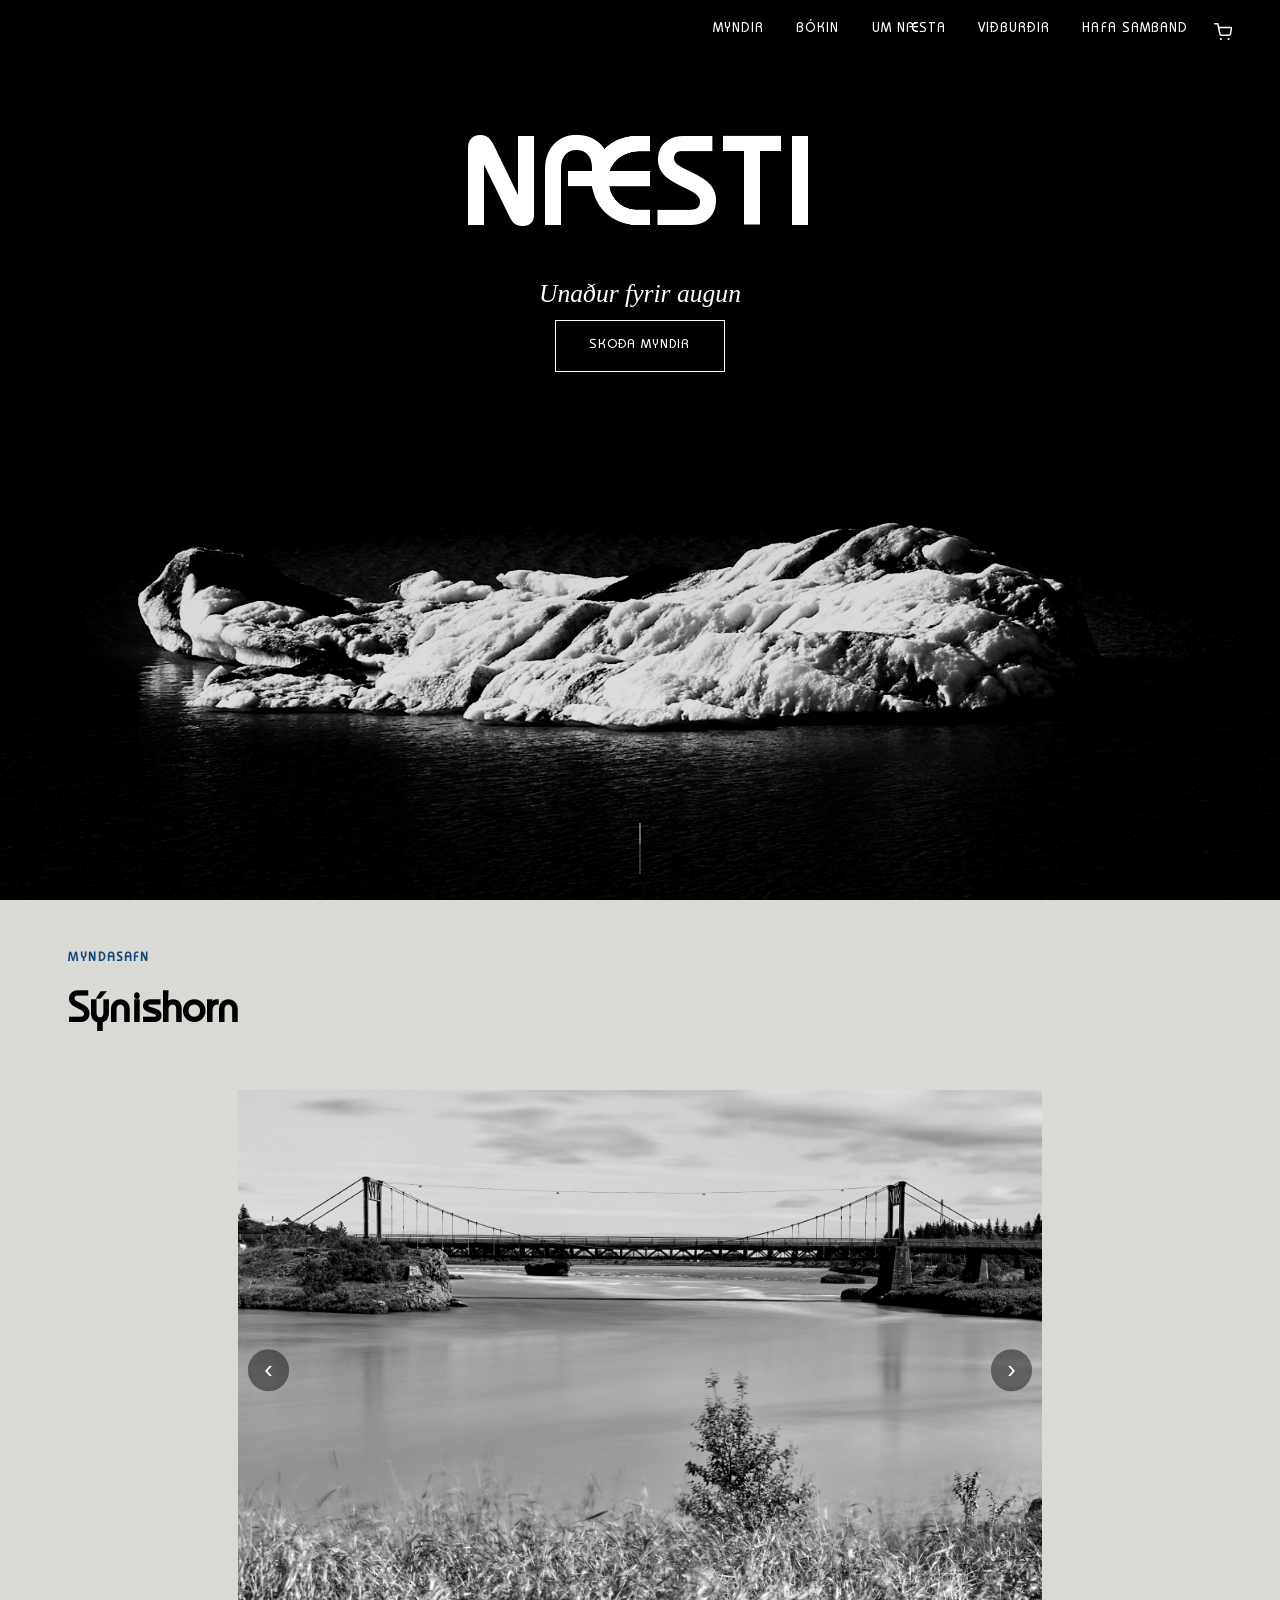
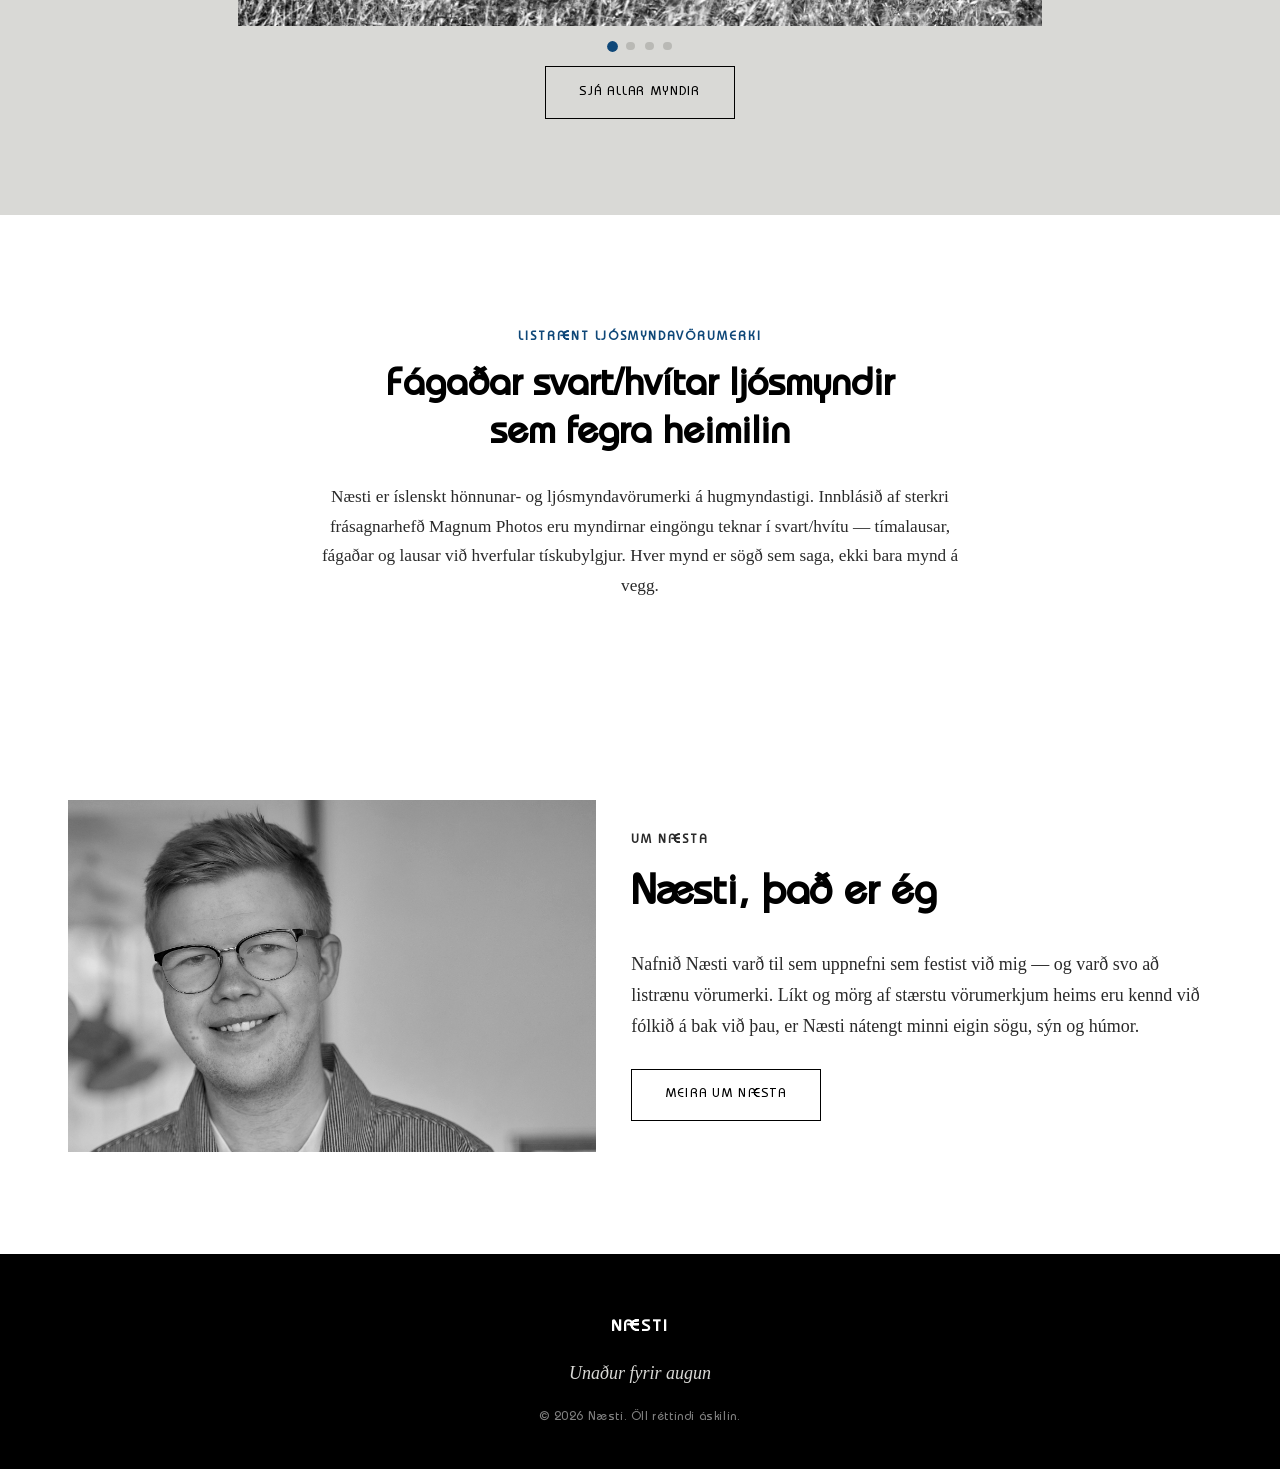
==== commit 667131fc: "White aperture blade outlines, remove the Stærðir tab - Blade stroke changed from dark gray to white" ====
--- a/index.html
+++ b/index.html
@@ -36,7 +36,6 @@
         <a href="bokin.html">Bókin</a>
         <a href="um-naesta.html">Um Næsta</a>
         <a href="vidburdir.html">Viðburðir</a>
-        <a href="#sizes">Stærðir</a>
         <a href="hafa-samband.html">Hafa samband</a>
       </nav>
       <a href="karfa.html" class="cart-link" id="cartLink" aria-label="Karfa">
@@ -100,32 +99,6 @@
     </div>
   </section>
 
-  <section class="sizes" id="sizes">
-    <div class="section-head">
-      <p class="section-eyebrow">Framsetning</p>
-      <h2 class="section-title">Frá borðstandi að heilum vegg</h2>
-    </div>
-    <div class="sizes-grid">
-      <article class="size-card">
-        <span class="size-num">01</span>
-        <h3>Borðstandur</h3>
-        <p class="size-dim">20–30 cm</p>
-        <p>Lítil ljósmynd á sérhannaðum borðstandi — hönnuð til að myndin njóti sín til fulls á hillu eða kommóðu.</p>
-      </article>
-      <article class="size-card">
-        <span class="size-num">02</span>
-        <h3>Miðlungsstærð</h3>
-        <p class="size-dim">50–70 cm</p>
-        <p>Rammaðar eða óramaðar prentanir fyrir stofuna, ganginn eða skrifstofuna — næst á eftir aðalveggmyndinni.</p>
-      </article>
-      <article class="size-card">
-        <span class="size-num">03</span>
-        <h3>Veggmynd</h3>
-        <p class="size-dim">100 cm +</p>
-        <p>Stórar myndir sem þekja heilan vegg — sama fágun og listaverk RAX og Iurie, en aðgengilegra verð.</p>
-      </article>
-    </div>
-  </section>
 
 
 </main>
--- a/css/style.css
+++ b/css/style.css
@@ -15,7 +15,6 @@
   justify-content: center;
   opacity: 0;
   pointer-events: none;
-  background: var(--white);
 }
 .aperture-overlay.is-visible {
   opacity: 1;
@@ -56,7 +55,7 @@
    resting transform. */
 .aperture-overlay .blade {
   fill: var(--black);
-  stroke: #2b2b2b;
+  stroke: var(--white);
   stroke-width: 0.8;
   transform-box: view-box;
   transform: rotate(0deg);
@@ -467,6 +466,7 @@
   padding: 0;
   display: block;
   width: 100%;
+  text-decoration: none;
   break-inside: avoid;
   margin: 0 0 clamp(0.6rem, 1.6vw, 1.4rem);
 }
@@ -569,6 +569,10 @@
   transform: translateY(-50%);
   width: 2.6rem;
   height: 2.6rem;
+  display: flex;
+  align-items: center;
+  justify-content: center;
+  padding: 0;
   border: none;
   border-radius: 999px;
   background: rgba(0,0,0,0.45);
@@ -708,54 +712,33 @@
 /* ---------------- Events ---------------- */
 /* The print/art side of Næsti is deliberately black/white only (see the
    "Tímaleysi" value above) — but event bookings are a separate service,
-   shot in full colour or in the studio's signature black/white depending
-   on what the occasion calls for. No shoots delivered yet, so this shows
-   honest placeholder cards (per the same no-fake-imagery rule as the
-   gallery) rather than pretending finished work exists. */
+   and these are real delivered event photos, shown in the color they
+   were actually shot in rather than run through the gallery's blanket
+   grayscale filter. */
 .events-intro {
   max-width: 720px;
   margin: 0 auto clamp(2rem, 5vw, 3rem);
   padding: 0 var(--gutter);
   color: #2a2a2a;
 }
-.events-grid {
+.events-photo-grid {
   max-width: var(--container);
   margin: 0 auto;
   padding: 0 var(--gutter);
-  display: grid;
-  grid-template-columns: repeat(4, 1fr);
-  gap: clamp(0.7rem, 2vw, 1.2rem);
-}
-.event-card {
-  aspect-ratio: 4 / 5;
-  border: 1px solid var(--naestagray-deep);
-  background: var(--white);
-  display: flex;
-  flex-direction: column;
-  align-items: center;
-  justify-content: center;
-  gap: 0.5rem;
-  text-align: center;
-  padding: 1.2rem;
-}
-.event-card.is-color {
-  background: var(--naestablue);
-  border-color: var(--naestablue-deep);
-  color: var(--white);
-}
-.event-card-type {
-  font-family: var(--font-display);
-  font-weight: 600;
-  font-size: clamp(1rem, 2.2vw, 1.25rem);
-}
-.event-card-style {
-  font-size: 0.72rem;
-  letter-spacing: 0.14em;
-  text-transform: uppercase;
-  color: var(--naestablue);
-  opacity: 0.75;
-}
-.event-card.is-color .event-card-style { color: var(--white); opacity: 0.85; }
+  column-count: 2;
+  column-gap: clamp(0.6rem, 1.6vw, 1.4rem);
+}
+.event-photo {
+  break-inside: avoid;
+  margin: 0 0 clamp(0.6rem, 1.6vw, 1.4rem);
+  overflow: hidden;
+  background: var(--black);
+}
+.event-photo img {
+  width: 100%;
+  height: auto;
+  display: block;
+}
 .events-cta {
   max-width: 620px;
   margin: clamp(3rem, 6vw, 4rem) auto 0;
@@ -763,53 +746,9 @@
   text-align: center;
 }
 .events-cta p { color: #2a2a2a; margin-bottom: 1.4rem; }
-@media (max-width: 720px) {
-  .events-grid { grid-template-columns: repeat(2, 1fr); }
-}
-
-/* ---------------- Sizes ---------------- */
-.sizes {
-  background: var(--black);
-  color: var(--white);
-  padding: clamp(4rem, 8vw, 7rem) 0;
-}
-.sizes .section-eyebrow { color: var(--naestagray); }
-.sizes .section-title { color: var(--white); }
-.sizes-grid {
-  max-width: var(--container);
-  margin: 0 auto;
-  padding: 0 var(--gutter);
-  display: grid;
-  grid-template-columns: repeat(3, 1fr);
-  gap: clamp(1.2rem, 3vw, 2rem);
-}
-.size-card {
-  border: 1px solid rgba(255,255,255,0.18);
-  padding: clamp(1.6rem, 3vw, 2.4rem);
-  transition: border-color 0.3s ease, background 0.3s ease;
-}
-.size-card:hover { border-color: var(--naestablue); background: rgba(14,71,120,0.15); }
-.size-num {
-  font-family: var(--font-display);
-  font-weight: 800;
-  color: var(--naestablue);
-  font-size: 0.9rem;
-  letter-spacing: 0.1em;
-}
-.size-card h3 {
-  font-family: var(--font-display);
-  font-weight: 700;
-  font-size: 1.4rem;
-  margin: 0.8rem 0 0.15rem;
-}
-.size-dim {
-  font-family: var(--font-display);
-  font-size: 0.85rem;
-  letter-spacing: 0.06em;
-  color: var(--naestagray);
-  margin: 0 0 1rem;
-}
-.size-card p:last-child { color: #d5d5d5; margin: 0; }
+@media (max-width: 560px) {
+  .events-photo-grid { column-count: 1; }
+}
 
 /* ---------------- Contact ---------------- */
 .contact {
@@ -1112,6 +1051,102 @@
   .book { grid-template-columns: 1fr; }
 }
 
+/* ---------------- Photo product page (mynd.html) ---------------- */
+/* This page's own header sits much closer to the fixed nav bar than the
+   generic .page-header default, and the frame below sits much closer to
+   the heading — the page is just an image + a purchase panel, so the
+   airy spacing the rest of the site uses for longer content reads as a
+   big dead gap here instead. */
+#photoPageHeader { padding-top: clamp(5rem, 10vw, 6.5rem); }
+.photo-product {
+  display: grid;
+  grid-template-columns: 1.1fr 1fr;
+  align-items: start;
+  max-width: var(--container);
+  margin: 0 auto;
+  padding: clamp(1.5rem, 4vw, 2.5rem) var(--gutter) clamp(5rem, 10vw, 8rem);
+  gap: clamp(2rem, 6vw, 4.5rem);
+}
+.photo-product-frame {
+  display: flex;
+  align-items: stretch;
+  gap: 0.9rem;
+}
+/* A vertical print-shop label running up the left edge of the image,
+   rather than a horizontal eyebrow stacked above the heading — reads
+   bottom-to-top like a spine label (vertical-rl flows top-to-bottom;
+   the 180° flip reverses that). */
+.photo-product-eyebrow {
+  writing-mode: vertical-rl;
+  transform: rotate(180deg);
+  display: flex;
+  align-items: center;
+  justify-content: center;
+  flex: none;
+  margin: 0;
+  font-family: var(--font-display);
+  font-weight: 600;
+  font-size: 0.78rem;
+  letter-spacing: 0.16em;
+  text-transform: uppercase;
+  color: var(--naestablue);
+  white-space: nowrap;
+}
+.photo-product-media {
+  position: relative;
+  overflow: hidden;
+  flex: 1;
+  background: linear-gradient(90deg, var(--naestagray) 25%, var(--naestagray-deep) 50%, var(--naestagray) 75%);
+  background-size: 200% 100%;
+  animation: skeleton-shimmer 1.6s ease-in-out infinite;
+}
+.photo-product-media.is-loaded { animation: none; background: none; }
+.photo-product-media img {
+  width: 100%;
+  height: auto;
+  display: block;
+  filter: grayscale(1) contrast(1.05);
+  opacity: 0;
+  transition: opacity 0.5s ease;
+}
+.photo-product-media.is-loaded img { opacity: 1; }
+.photo-product-details p { color: #2a2a2a; }
+.size-options {
+  display: grid;
+  gap: 0.7rem;
+  margin: 1.6rem 0;
+}
+.size-option {
+  display: flex;
+  align-items: center;
+  justify-content: space-between;
+  gap: 1rem;
+  width: 100%;
+  border: 1px solid #ddd;
+  border-radius: 10px;
+  padding: 0.9rem 1.1rem;
+  background: var(--white);
+  cursor: pointer;
+  text-align: left;
+  font-family: var(--font-body);
+  transition: border-color 0.2s ease, background 0.2s ease;
+}
+.size-option:hover { border-color: var(--naestablue); }
+.size-option.is-selected { border-color: var(--naestablue); background: rgba(14,71,120,0.06); }
+.size-option-info { display: flex; flex-direction: column; gap: 0.2rem; }
+.size-option-name { font-family: var(--font-display); font-weight: 600; }
+.size-option-dim { color: #666; font-size: 0.85rem; }
+.size-option-price {
+  font-family: var(--font-display);
+  font-weight: 700;
+  color: var(--naestablue);
+  white-space: nowrap;
+}
+
+@media (max-width: 780px) {
+  .photo-product { grid-template-columns: 1fr; }
+}
+
 /* ---------------- Cart page ---------------- */
 .cart-page {
   padding: clamp(3rem, 7vw, 5rem) var(--gutter);
@@ -1133,7 +1168,7 @@
 .cart-item-thumb {
   width: 72px;
   height: 72px;
-  object-fit: cover;
+  object-fit: contain;
   background: var(--naestagray);
   filter: grayscale(1) contrast(1.05);
 }
@@ -1352,7 +1387,6 @@
 @media (max-width: 900px) {
   .about { grid-template-columns: 1fr; }
   .about-media { order: -1; }
-  .sizes-grid { grid-template-columns: 1fr; }
 }
 
 @media (max-width: 560px) {
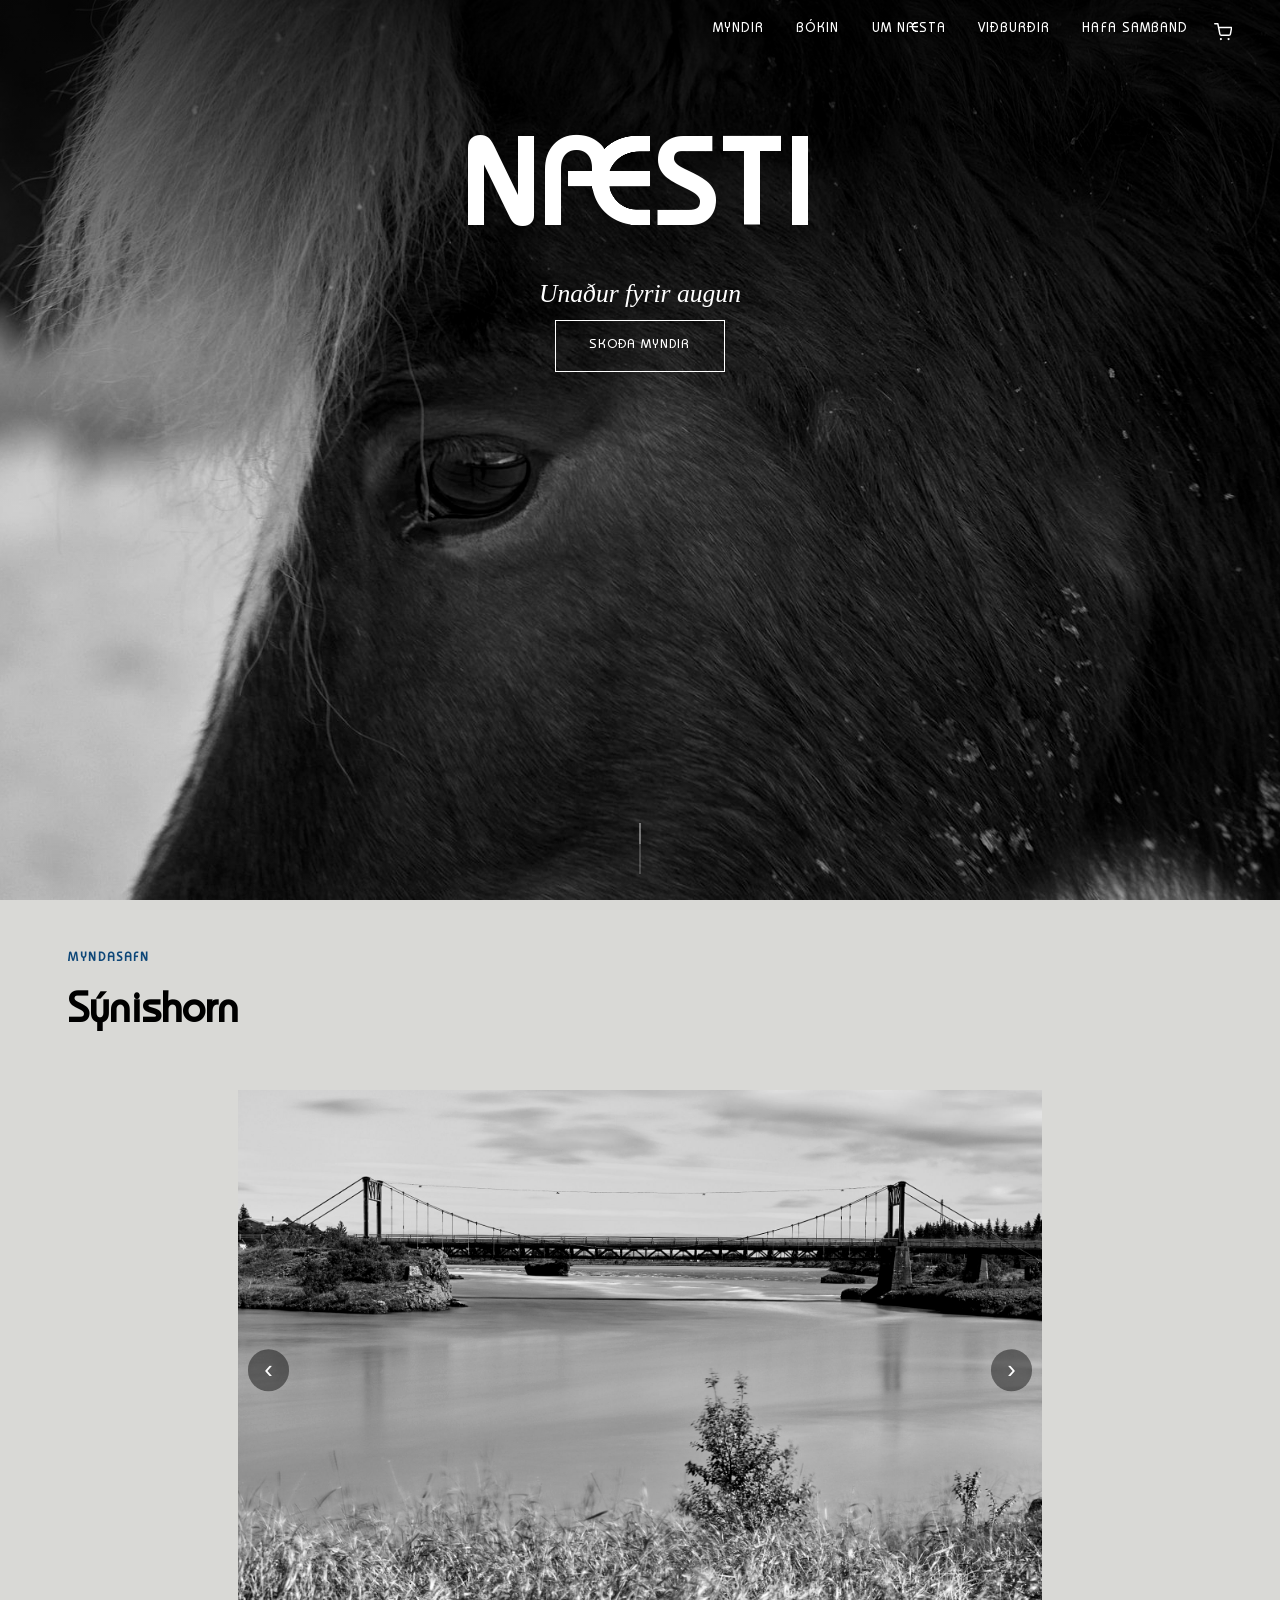
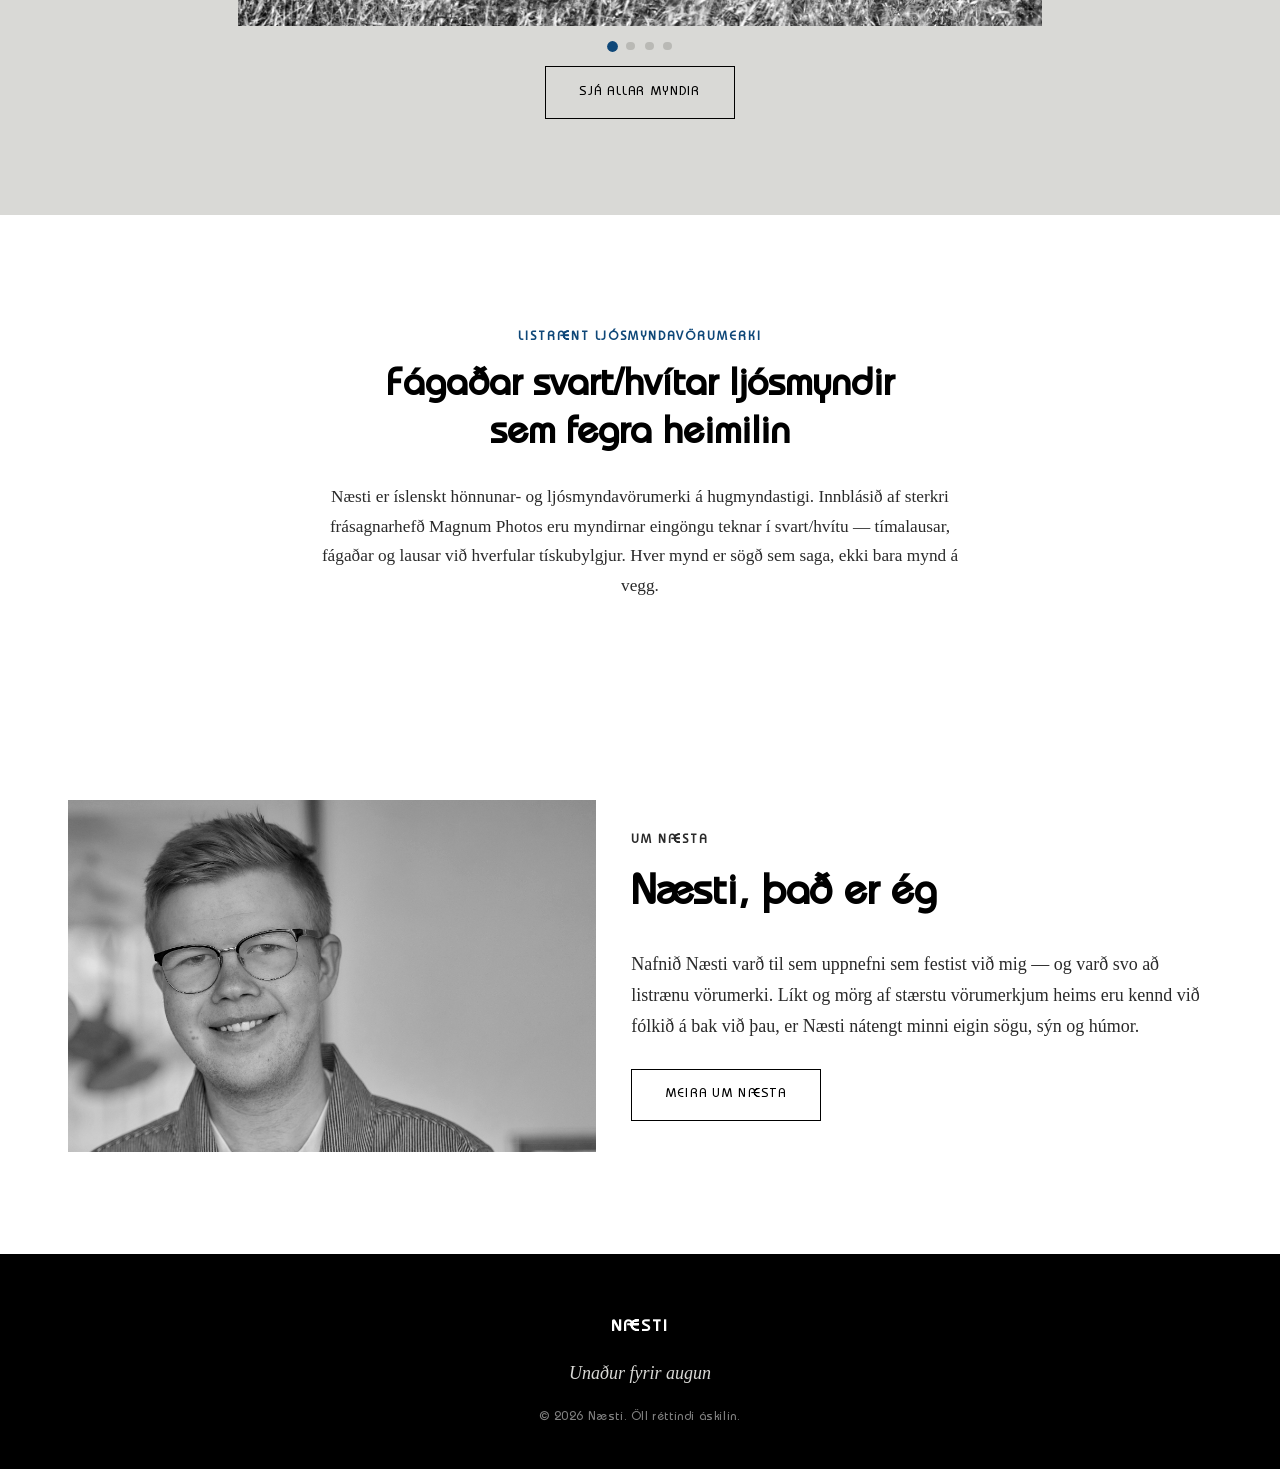
==== commit 39900d2d: "Update homepage hero and book cover to new photo Both used images/1.jpg (an early placeholder-era sh" ====
--- a/index.html
+++ b/index.html
@@ -53,7 +53,7 @@
 
   <section class="hero">
     <div class="hero-media">
-      <img src="images/1.jpg" alt="" class="hero-photo" id="heroPhoto">
+      <img src="images/book/001.jpg" alt="" class="hero-photo" id="heroPhoto">
     </div>
     <div class="hero-overlay">
       <h1 class="hero-title" id="heroTitle">NÆSTI</h1>
--- a/css/style.css
+++ b/css/style.css
@@ -1051,6 +1051,61 @@
   .book { grid-template-columns: 1fr; }
 }
 
+/* ---------------- Book spreads preview (Bókin) ---------------- */
+/* A stack of two-page spreads, in shooting order, standing in for the
+   book's actual print layout. Each spread is a flex row of two photos
+   with a thin black gutter between them (the spine), rather than a
+   plain grid — real book pages sit flush against that seam, a grid gap
+   would look like a gallery instead. Photos not in the print's 3:2
+   ratio are flagged in red: they haven't been reframed for print yet. */
+.book-spreads-section {
+  max-width: var(--container);
+  margin: 0 auto;
+  padding: clamp(2rem, 5vw, 3rem) var(--gutter) clamp(5rem, 10vw, 8rem);
+}
+.book-spreads-note {
+  max-width: 640px;
+  color: #2a2a2a;
+  margin: 0 0 clamp(2rem, 5vw, 3rem);
+}
+.book-spreads {
+  display: flex;
+  flex-direction: column;
+  gap: clamp(1rem, 2.5vw, 1.6rem);
+}
+.book-spread {
+  display: flex;
+  gap: 2px;
+  background: var(--black);
+}
+.book-spread-page {
+  flex: 1 1 50%;
+  min-width: 0;
+  overflow: hidden;
+  position: relative;
+}
+.book-spread-page img {
+  width: 100%;
+  height: auto;
+  display: block;
+  filter: grayscale(1) contrast(1.05);
+}
+.book-spread-page.is-bad-ratio { outline: 3px solid #c0392b; outline-offset: -3px; }
+.book-spread-page.is-bad-ratio::after {
+  content: "Ekki 3:2";
+  position: absolute;
+  left: 0;
+  bottom: 0;
+  background: #c0392b;
+  color: var(--white);
+  font-family: var(--font-display);
+  font-weight: 700;
+  font-size: 0.7rem;
+  letter-spacing: 0.06em;
+  text-transform: uppercase;
+  padding: 0.3rem 0.6rem;
+}
+
 /* ---------------- Photo product page (mynd.html) ---------------- */
 /* This page's own header sits much closer to the fixed nav bar than the
    generic .page-header default, and the frame below sits much closer to
@@ -1072,14 +1127,16 @@
   align-items: stretch;
   gap: 0.9rem;
 }
-/* A vertical print-shop label running up the left edge of the image,
-   rather than a horizontal eyebrow stacked above the heading — reads
-   bottom-to-top like a spine label (vertical-rl flows top-to-bottom;
-   the 180° flip reverses that). */
+/* A print-shop label running down the left edge of a portrait photo —
+   its letters stacked upright (not rotated sideways), one per line, so
+   it reads normally a letter at a time rather than needing a tilted
+   head. A portrait photo already has a tall column beside it for this
+   to live in; a square or landscape one doesn't, so there the label
+   sits as a small tag overlaid on the photo itself instead (see
+   .is-overlay below) rather than forcing an oddly-proportioned strip. */
 .photo-product-eyebrow {
-  writing-mode: vertical-rl;
-  transform: rotate(180deg);
-  display: flex;
+  display: flex;
+  flex-direction: column;
   align-items: center;
   justify-content: center;
   flex: none;
@@ -1087,10 +1144,23 @@
   font-family: var(--font-display);
   font-weight: 600;
   font-size: 0.78rem;
-  letter-spacing: 0.16em;
+  line-height: 1.3;
+  letter-spacing: 0.02em;
   text-transform: uppercase;
   color: var(--naestablue);
-  white-space: nowrap;
+  text-align: center;
+}
+.photo-product-frame.is-overlay {
+  display: block;
+  position: relative;
+}
+.photo-product-frame.is-overlay .photo-product-eyebrow {
+  position: absolute;
+  top: 0.9rem;
+  left: 0.9rem;
+  z-index: 1;
+  background: rgba(255, 255, 255, 0.88);
+  padding: 0.5rem 0.4rem;
 }
 .photo-product-media {
   position: relative;
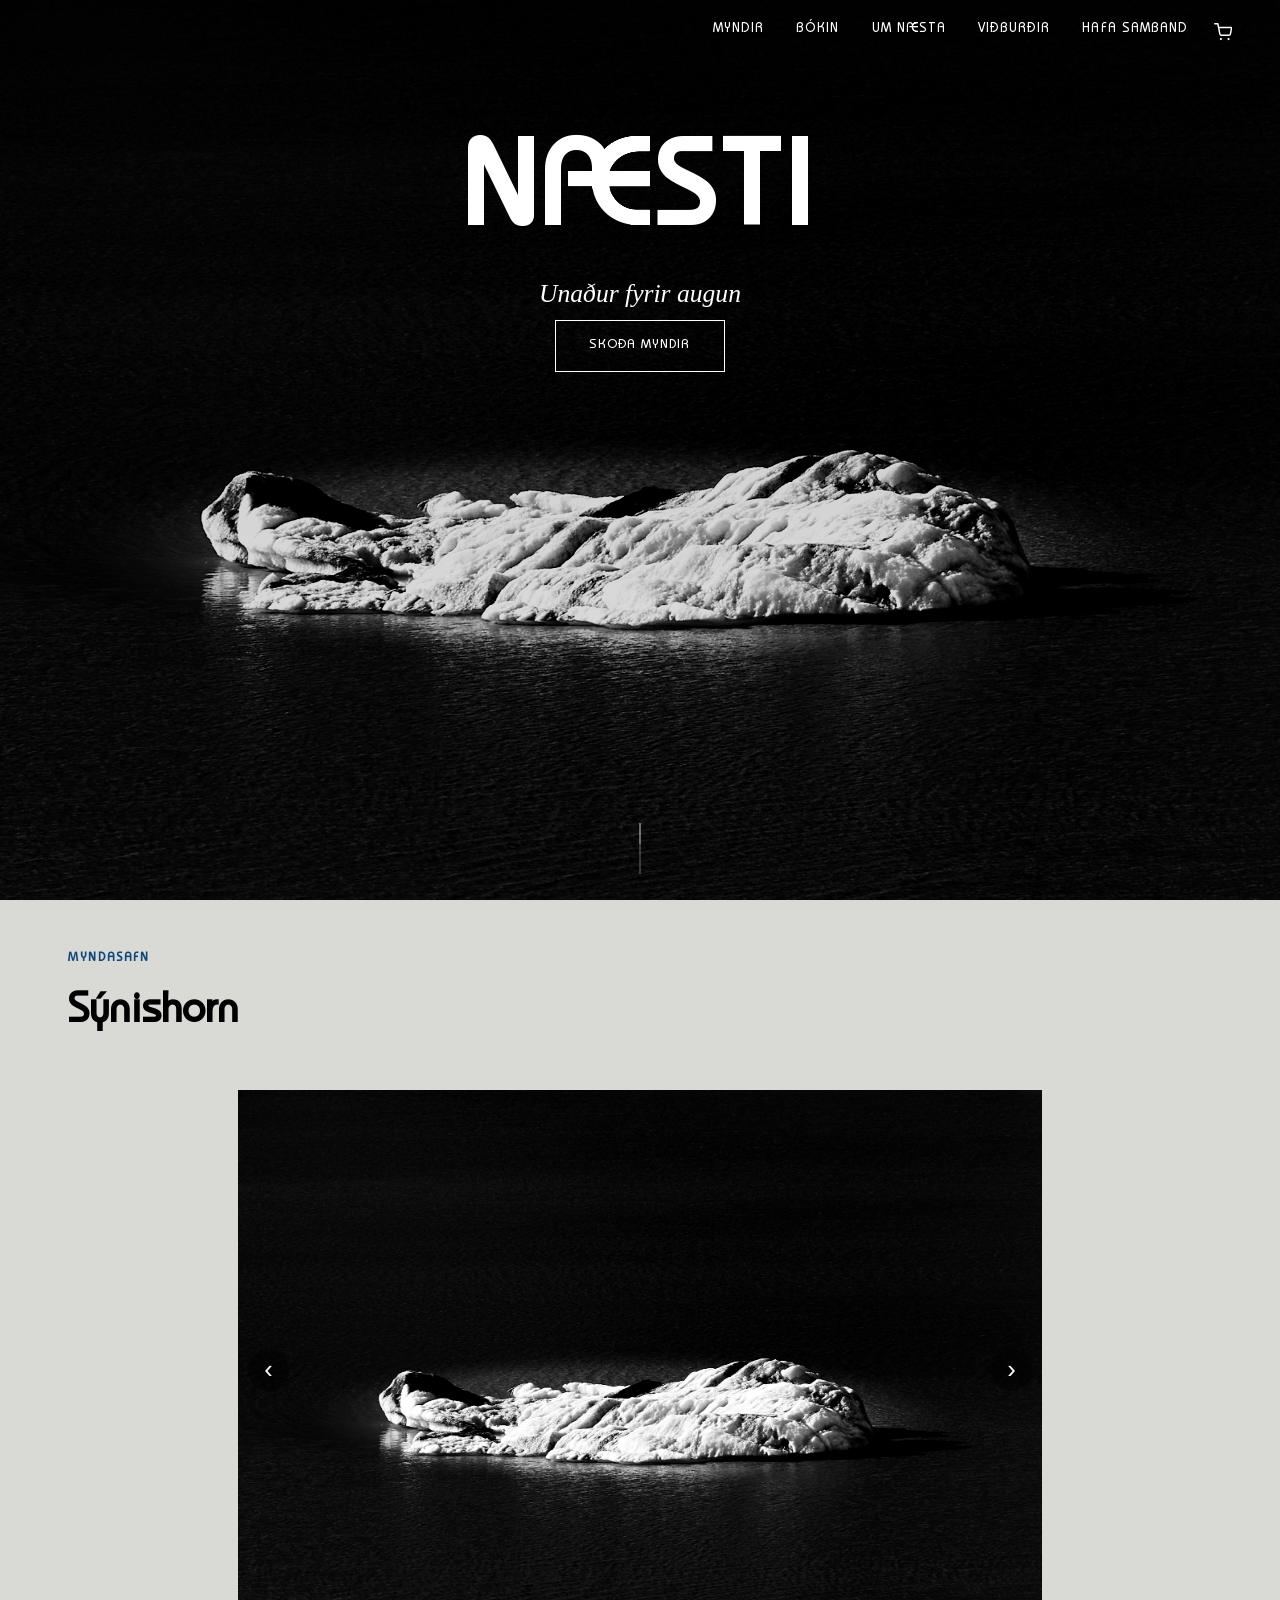
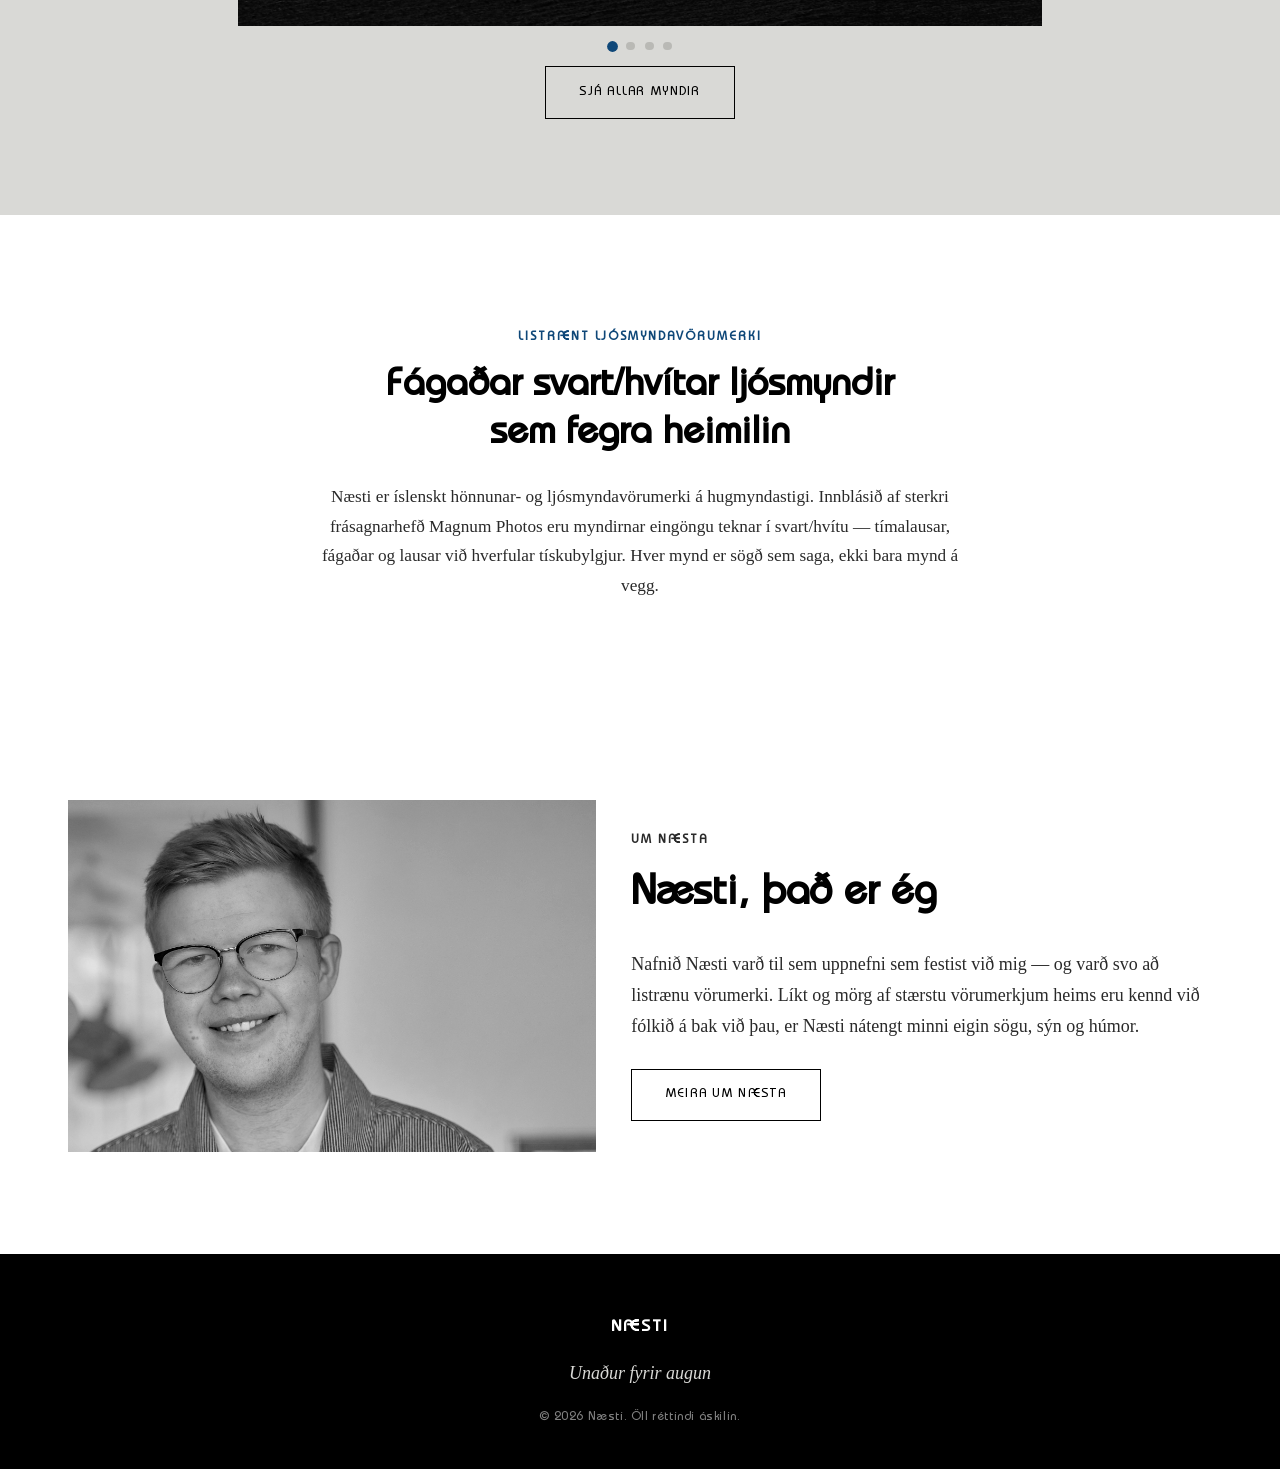
==== commit ed680016: "Use the better-edited iceberg photo as hero/cover instead Reverts the hero and book cover back to im" ====
--- a/index.html
+++ b/index.html
@@ -53,7 +53,7 @@
 
   <section class="hero">
     <div class="hero-media">
-      <img src="images/book/001.jpg" alt="" class="hero-photo" id="heroPhoto">
+      <img src="images/1.jpg" alt="" class="hero-photo" id="heroPhoto">
     </div>
     <div class="hero-overlay">
       <h1 class="hero-title" id="heroTitle">NÆSTI</h1>
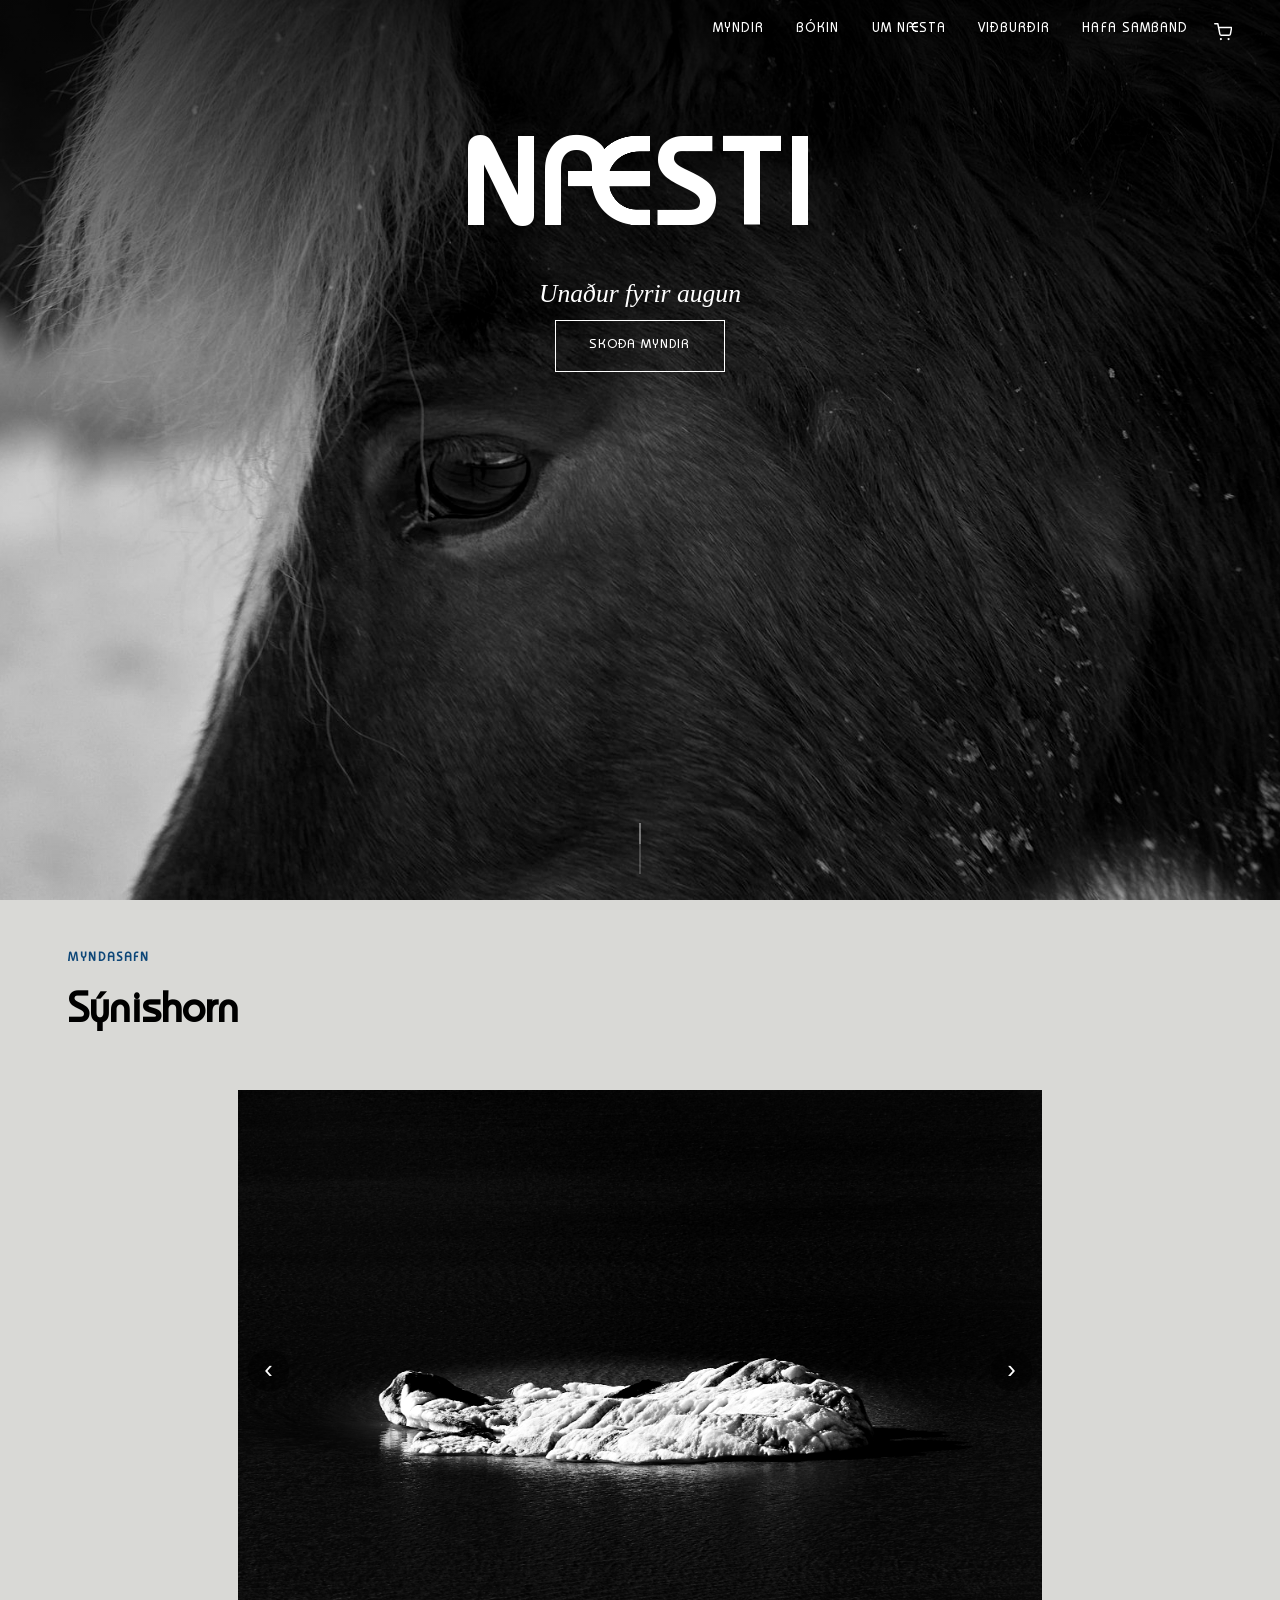
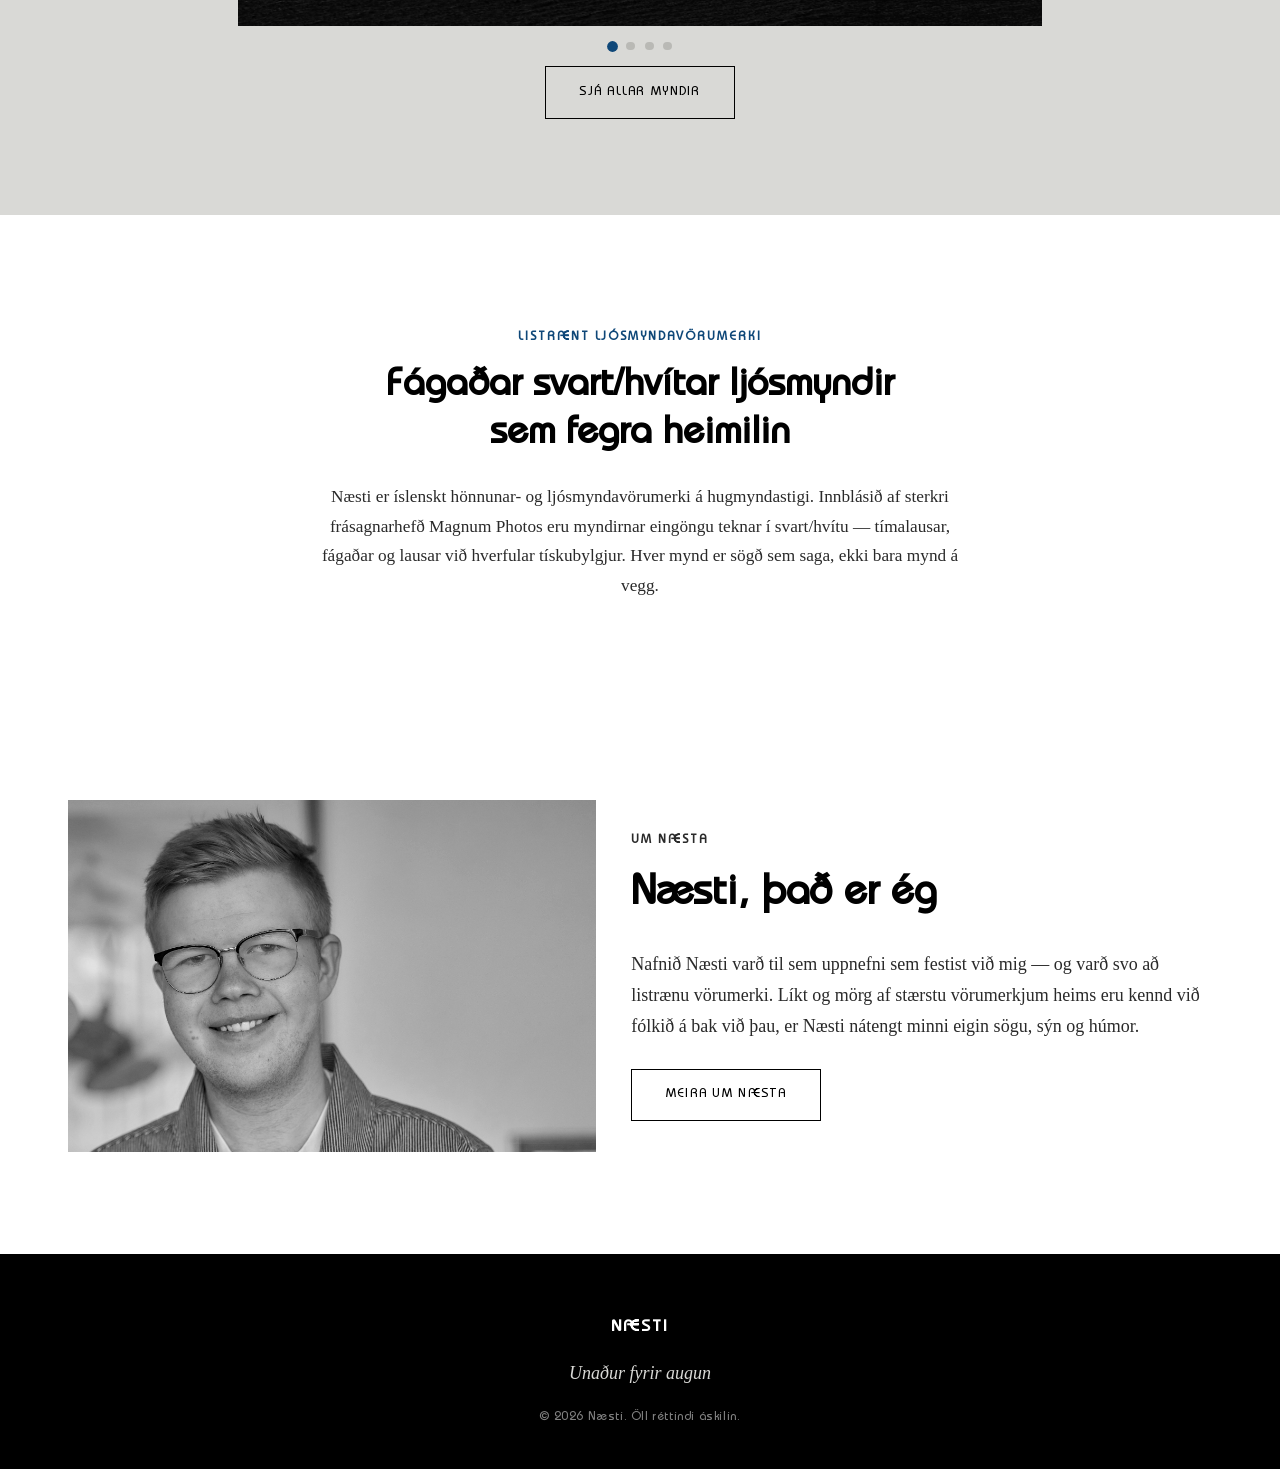
==== commit 858fa66b: "Merge base branch to keep PR mergeable" ====
--- a/index.html
+++ b/index.html
@@ -53,7 +53,7 @@
 
   <section class="hero">
     <div class="hero-media">
-      <img src="images/1.jpg" alt="" class="hero-photo" id="heroPhoto">
+      <img src="images/book/001.jpg" alt="" class="hero-photo" id="heroPhoto">
     </div>
     <div class="hero-overlay">
       <h1 class="hero-title" id="heroTitle">NÆSTI</h1>
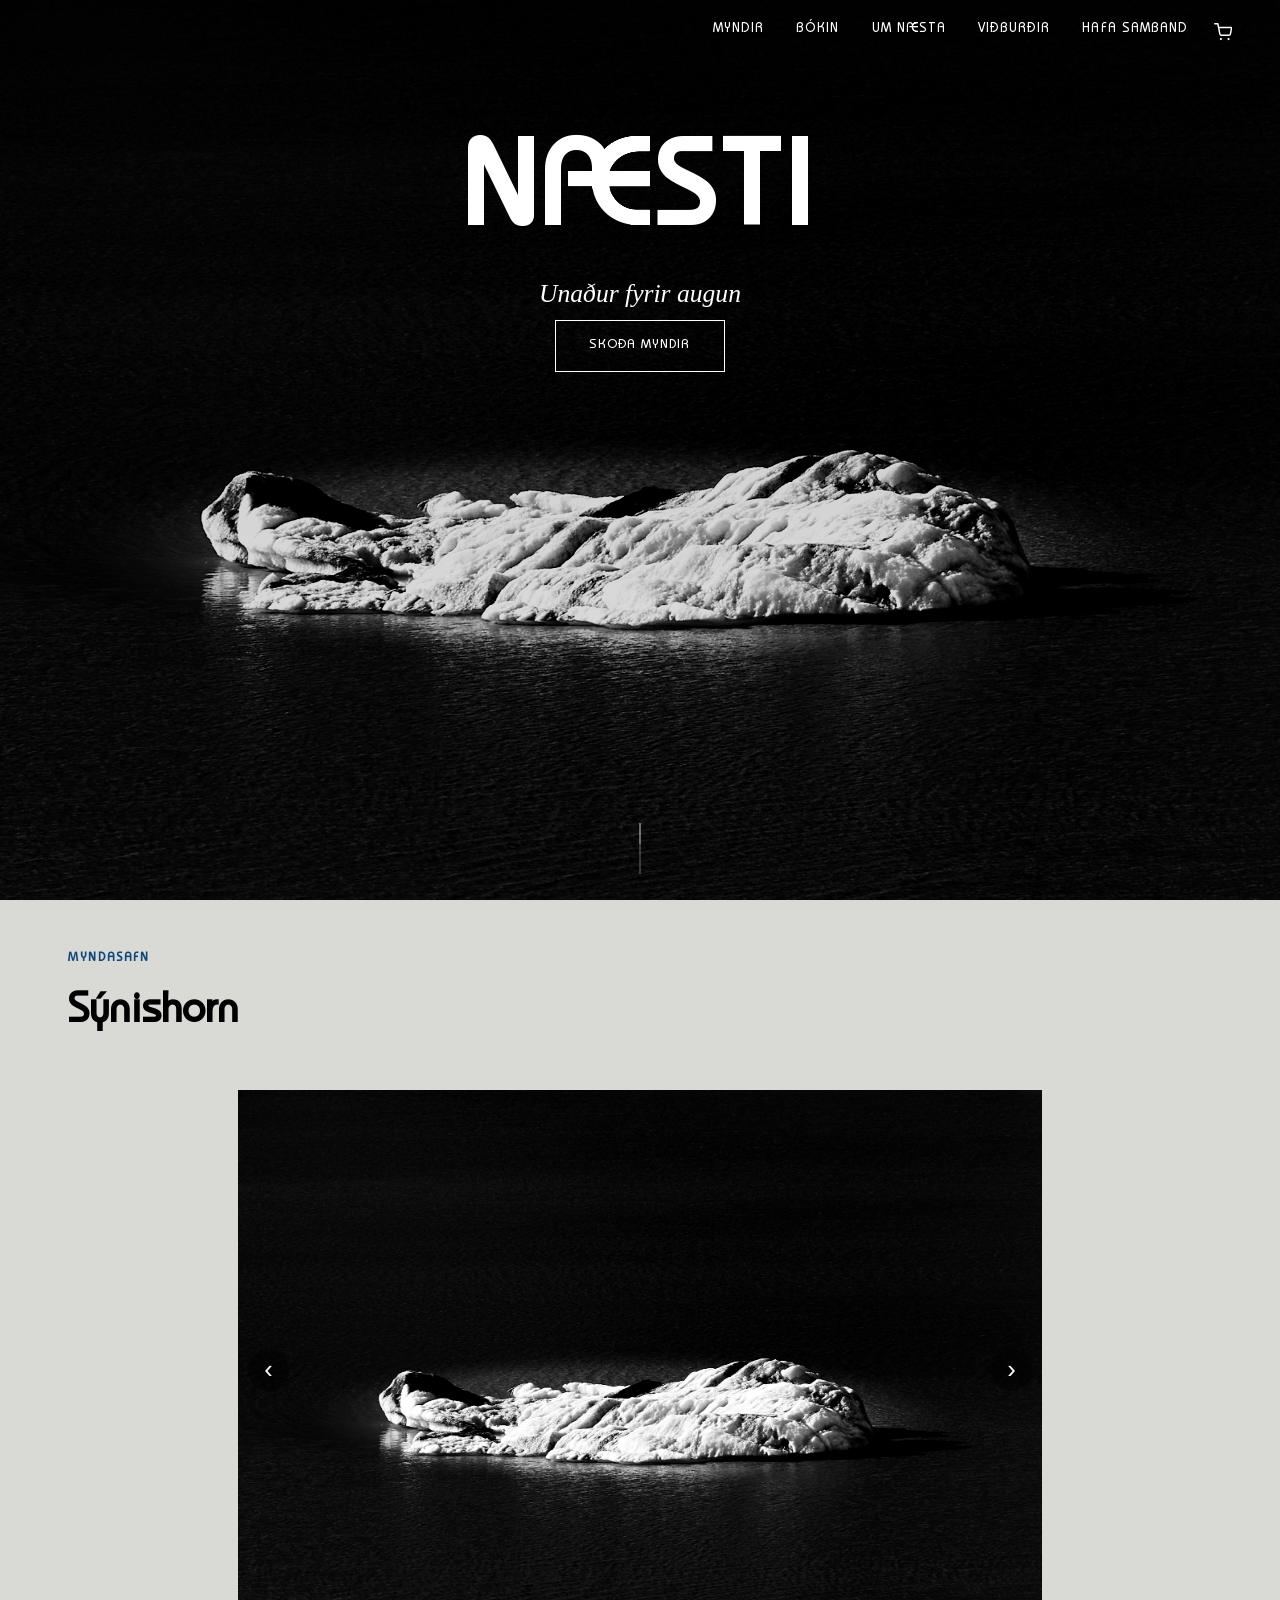
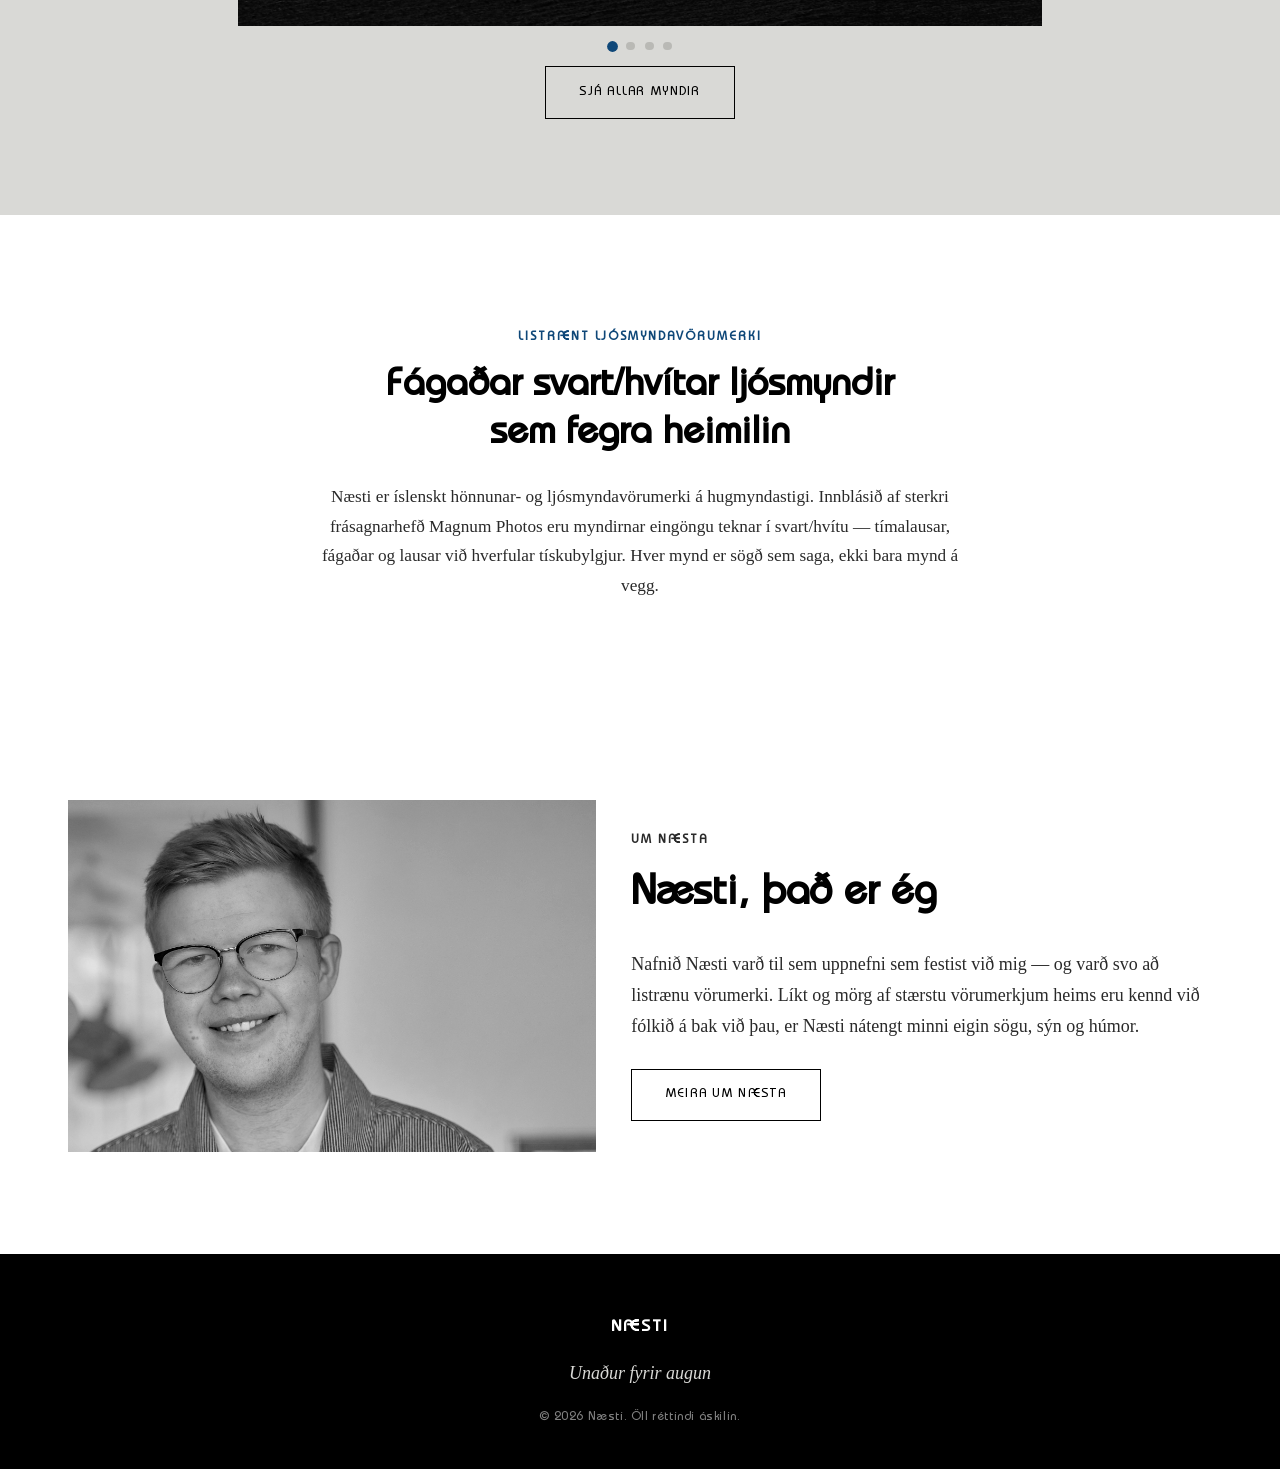
==== commit 874fcde5: "Re-apply hero/cover path fix undone by the base merge The previous merge from base silently reverted" ====
--- a/index.html
+++ b/index.html
@@ -53,7 +53,7 @@
 
   <section class="hero">
     <div class="hero-media">
-      <img src="images/book/001.jpg" alt="" class="hero-photo" id="heroPhoto">
+      <img src="images/1.jpg" alt="" class="hero-photo" id="heroPhoto">
     </div>
     <div class="hero-overlay">
       <h1 class="hero-title" id="heroTitle">NÆSTI</h1>
